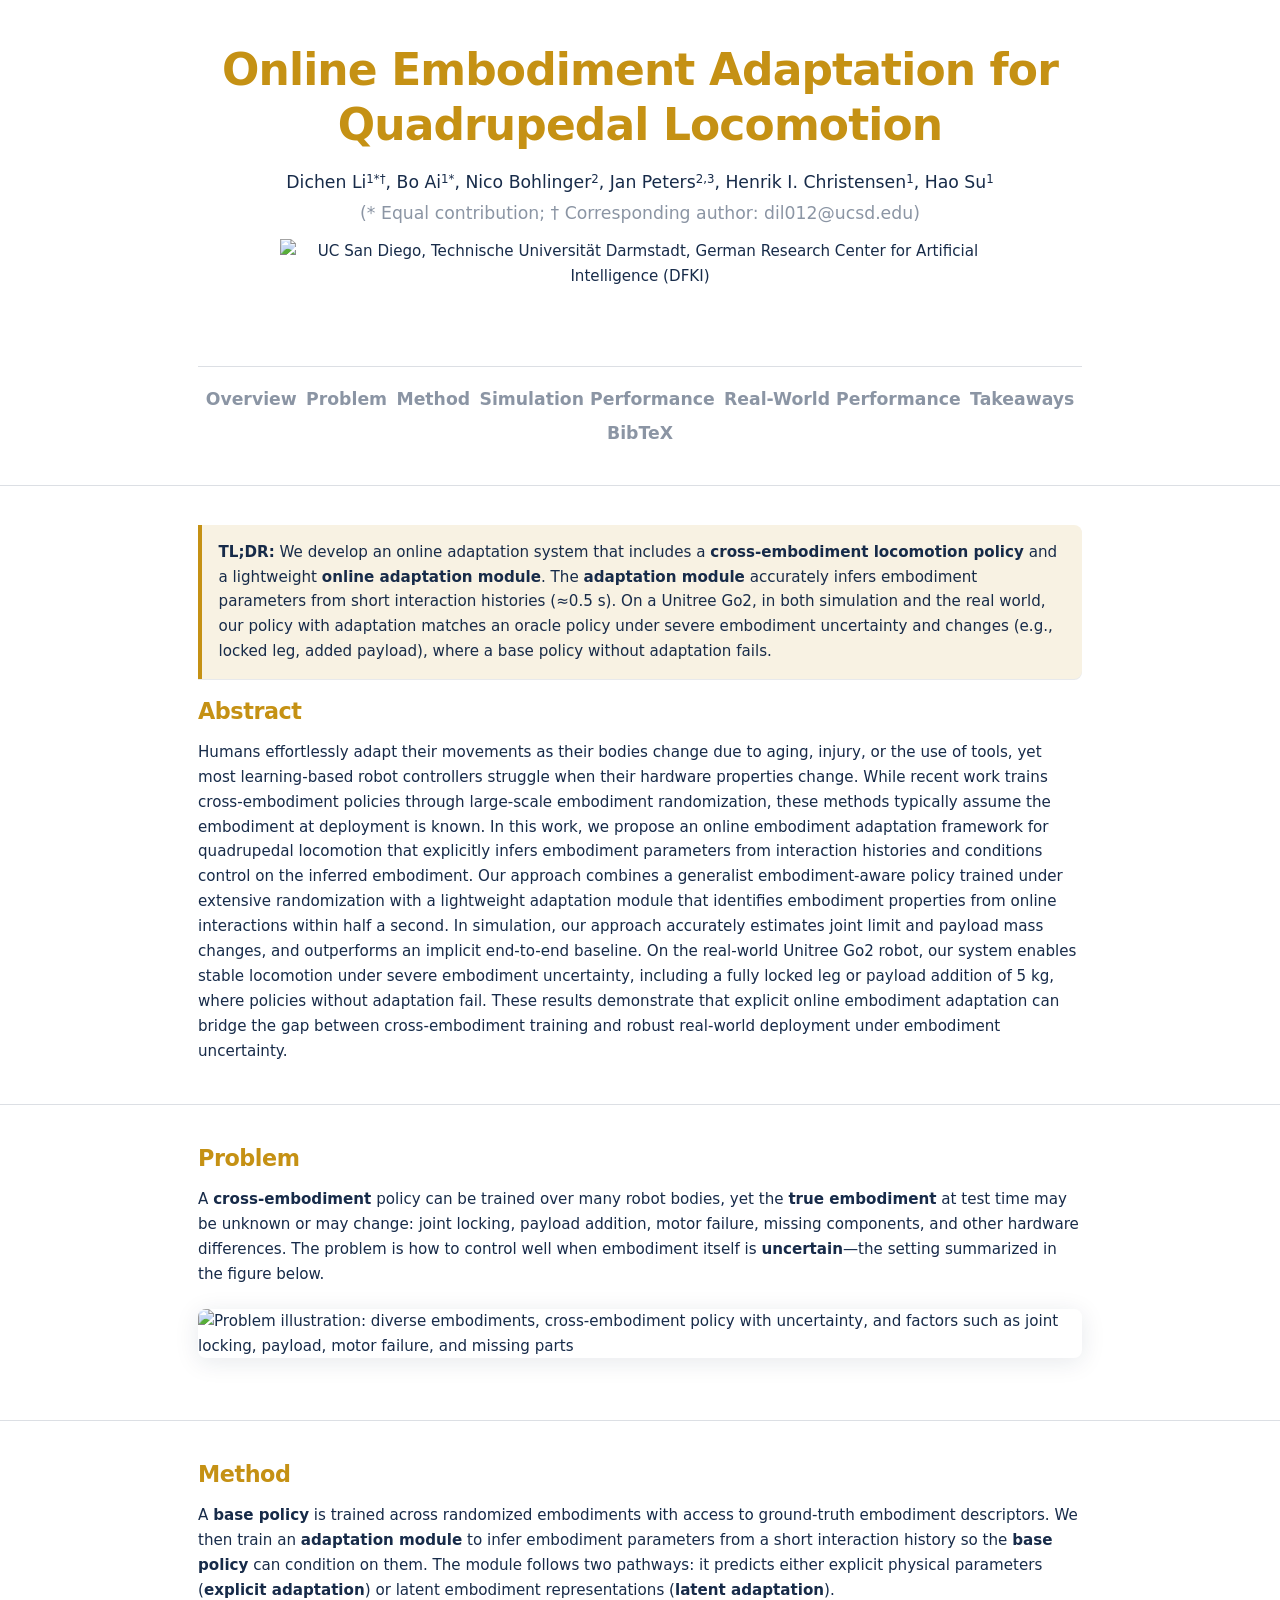
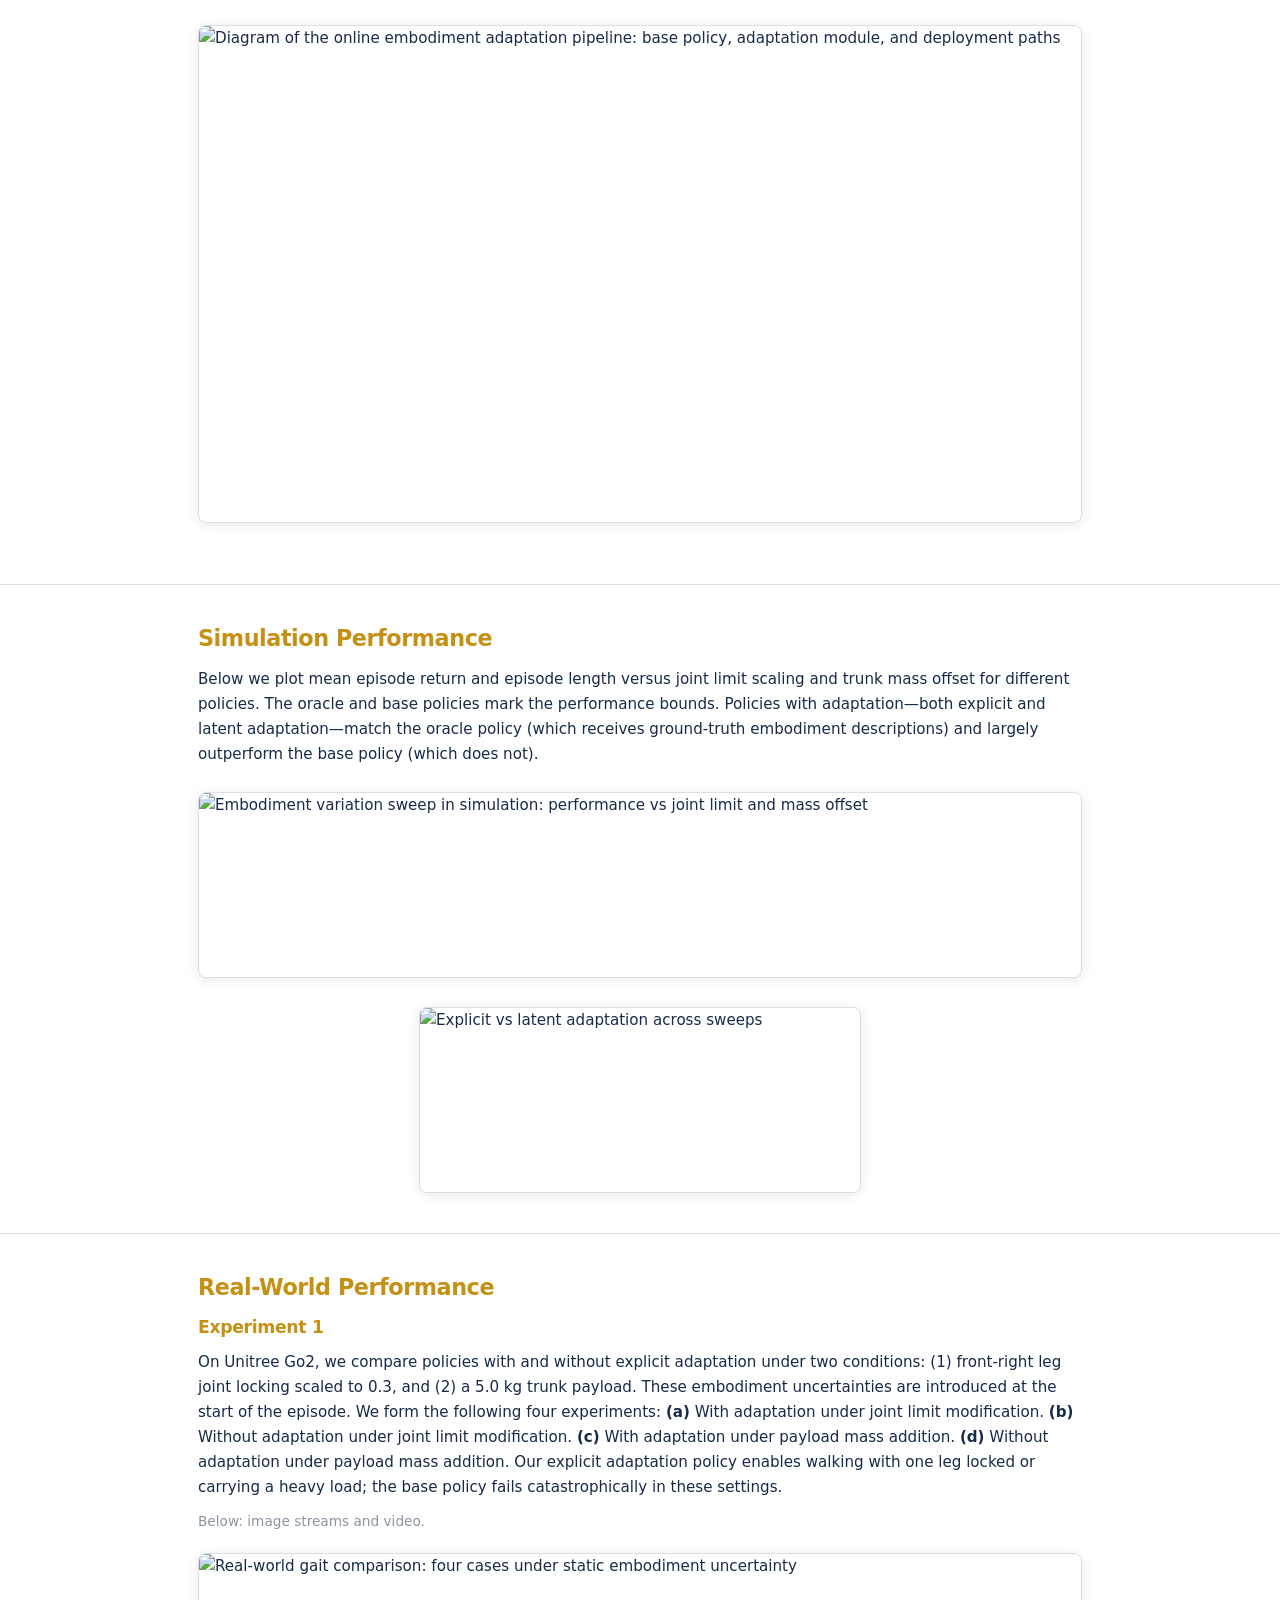
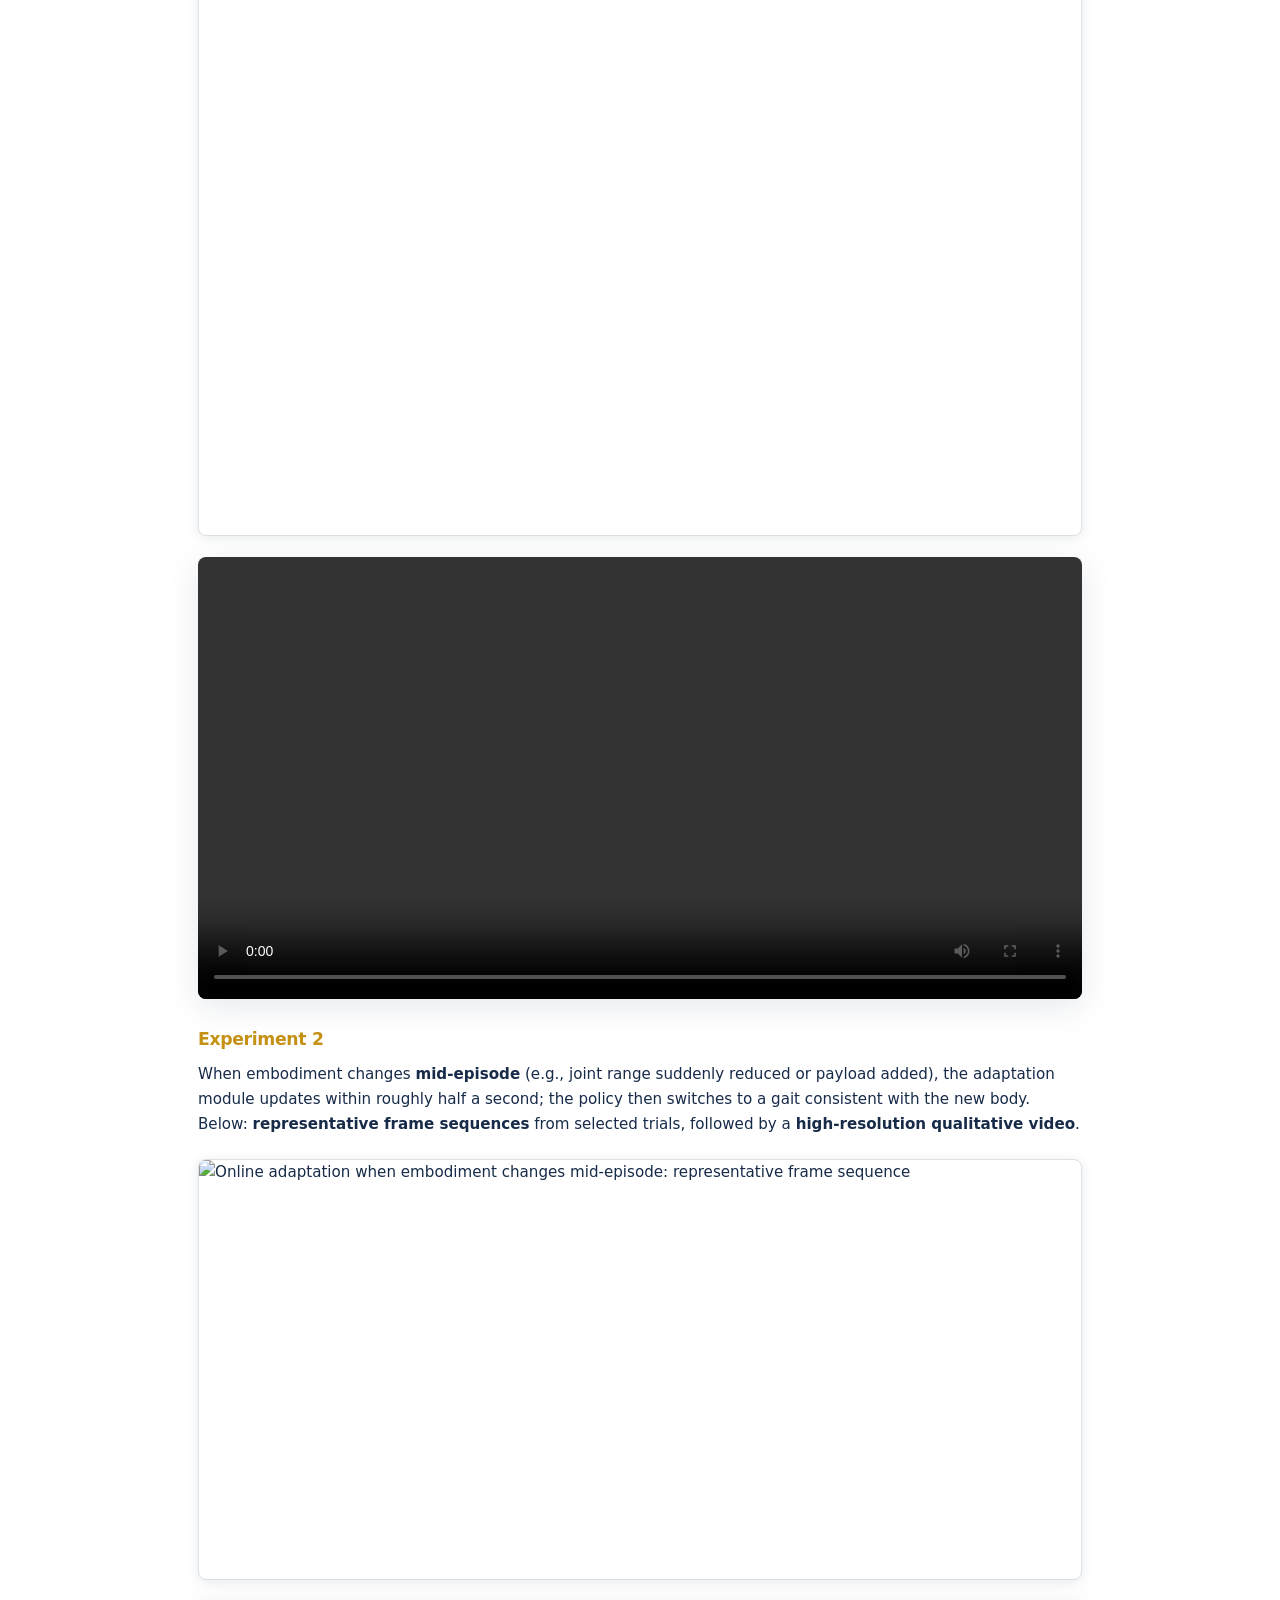
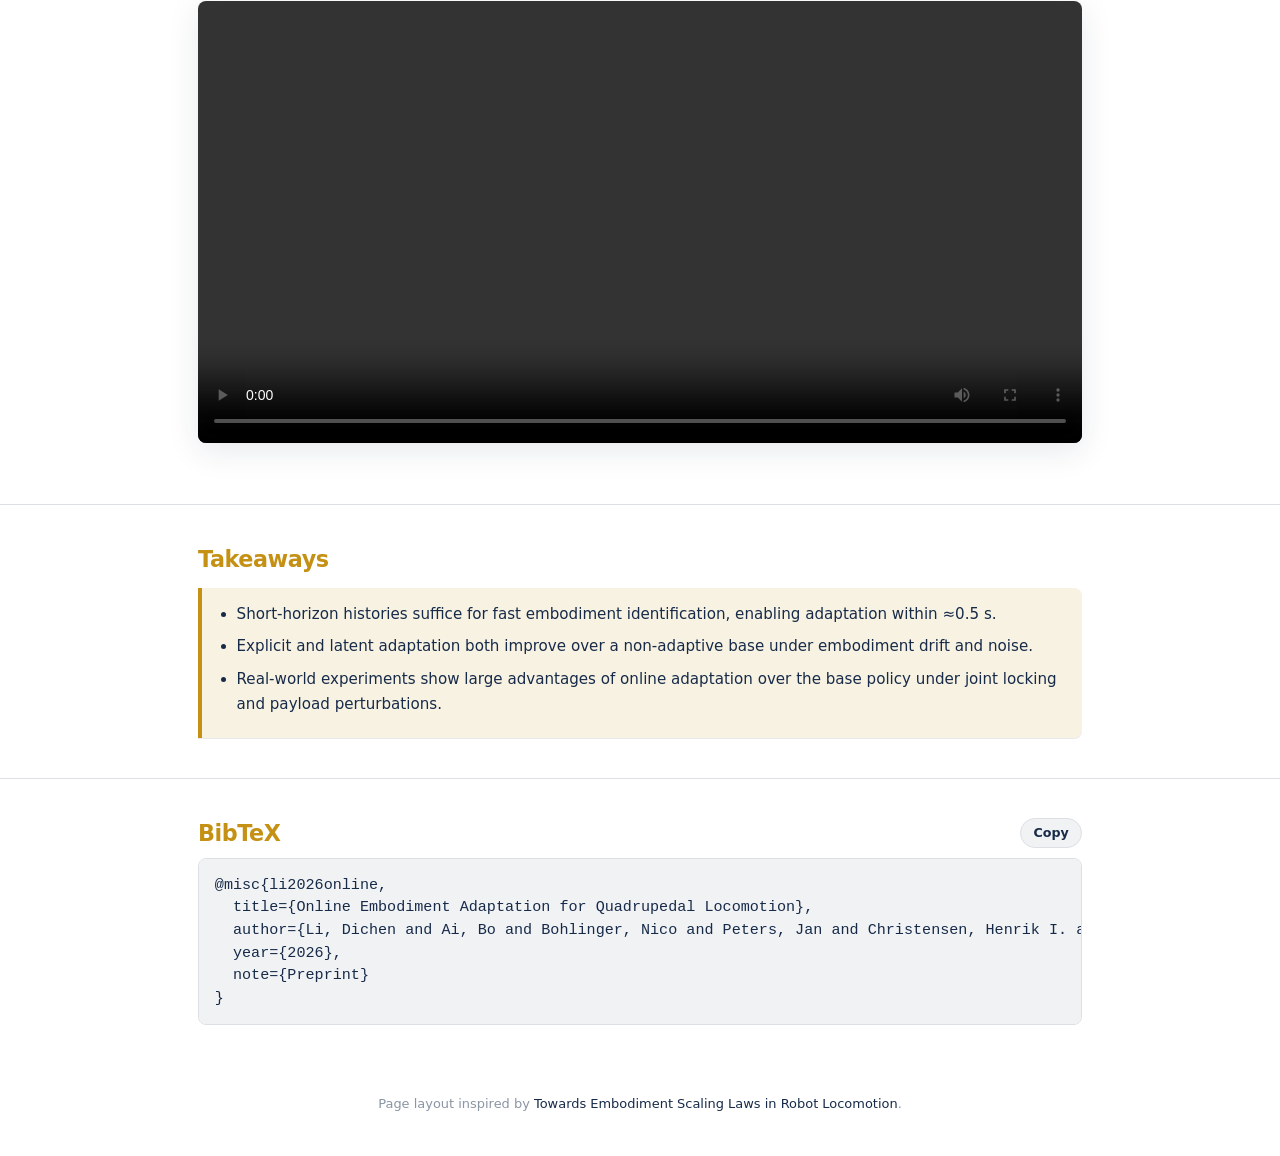
==== index.html @ 8a07e235 "update color" ====
<!DOCTYPE html>
<html lang="en">
  <head>
    <meta charset="utf-8" />
    <meta
      name="viewport"
      content="width=device-width, initial-scale=1, viewport-fit=cover"
    />
    <link rel="icon" href="figures/robot_icon.png" type="image/png" />
    <title>Online Embodiment Adaptation for Quadrupedal Locomotion</title>
    <meta
      name="description"
      content="Online adaptation with a cross-embodiment policy and adaptation module; matches an oracle on Unitree Go2 in sim and the real world."
    />
    <meta property="og:title" content="Online Embodiment Adaptation for Quadrupedal Locomotion" />
    <meta
      property="og:description"
      content="Online adaptation system: cross-embodiment policy and adaptation module. Fast inference (~0.5s), sim and real Unitree Go2."
    />
    <meta property="og:type" content="website" />
    <!-- When publishing, set og:url and og:image to absolute URLs, e.g. https://YOUR_USER.github.io/YOUR_REPO/ -->
    <meta property="twitter:card" content="summary_large_image" />
    <!-- Optional: Adobe Fonts (Graphik). If you use a kit, remove local @font-face in styles.css when the kit loads Graphik. -->
    <!-- <link rel="stylesheet" href="https://use.typekit.net/PROJECT_ID.css" /> -->
    <link rel="stylesheet" href="styles.css" />
  </head>
  <body>
    <div class="page-scale">
    <header class="hero">
      <div class="wrap">
        <h1>Online Embodiment Adaptation for<br />Quadrupedal Locomotion</h1>
        <p class="authors">
          <a href="https://dichen-li.github.io/" target="_blank" rel="noopener noreferrer">Dichen Li</a><sup>1*†</sup>,
          <a href="https://albertboai.com/" target="_blank" rel="noopener noreferrer">Bo Ai</a><sup>1*</sup>,
          <a href="https://www.ias.informatik.tu-darmstadt.de/Team/NicoBohlinger" target="_blank" rel="noopener noreferrer">Nico Bohlinger</a><sup>2</sup>,
          <a href="https://www.ias.informatik.tu-darmstadt.de/Member/JanPeters" target="_blank" rel="noopener noreferrer">Jan Peters</a><sup>2,3</sup>,
          <a href="https://hichristensen.com/" target="_blank" rel="noopener noreferrer">Henrik I. Christensen</a><sup>1</sup>,
          <a href="https://cseweb.ucsd.edu/~haosu/" target="_blank" rel="noopener noreferrer">Hao Su</a><sup>1</sup>
        </p>
        <p class="affil">(* Equal contribution; † Corresponding author: dil012@ucsd.edu)</p>
        <div class="institution-logos">
          <img
            src="figures/Institution.png"
            width="1920"
            height="272"
            alt="UC San Diego, Technische Universität Darmstadt, German Research Center for Artificial Intelligence (DFKI)"
            decoding="async"
          />
        </div>
        <nav class="section-nav" aria-label="Page sections">
          <a href="#overview">Overview</a>
          <a href="#motivation">Problem</a>
          <a href="#method">Method</a>
          <a href="#simulation">Simulation Performance</a>
          <a href="#real-world">Real-World Performance</a>
          <a href="#takeaways">Takeaways</a>
          <a href="#bibtex">BibTeX</a>
        </nav>
      </div>
    </header>

    <main>
      <section class="content" id="overview">
        <div class="wrap">
          <div class="callout">
            <strong>TL;DR:</strong> We develop an online adaptation system that includes a
            <strong>cross-embodiment locomotion policy</strong> and a lightweight <strong>online adaptation module</strong>.
            The <strong>adaptation module</strong> accurately infers embodiment parameters from short interaction histories
            (≈0.5&nbsp;s). On a Unitree Go2, in both simulation and the real world, our policy with adaptation matches an
            oracle policy under severe embodiment uncertainty and changes (e.g., locked leg, added payload), where a base
            policy without adaptation fails.
          </div>
          <h2>Abstract</h2>
          <p class="abstract">
            Humans effortlessly adapt their movements as their bodies change due to aging, injury, or the use of tools,
            yet most learning-based robot controllers struggle when their hardware properties change. While recent work
            trains cross-embodiment policies through large-scale embodiment randomization, these methods typically assume
            the embodiment at deployment is known. In this work, we propose an online embodiment adaptation framework
            for quadrupedal locomotion that explicitly infers embodiment parameters from interaction histories and
            conditions control on the inferred embodiment. Our approach combines a generalist embodiment-aware policy
            trained under extensive randomization with a lightweight adaptation module that identifies embodiment
            properties from online interactions within half a second. In simulation, our approach accurately estimates
            joint limit and payload mass changes, and outperforms an implicit end-to-end baseline. On the real-world
            Unitree Go2 robot, our system enables stable locomotion under severe embodiment uncertainty, including a fully
            locked leg or payload addition of 5&nbsp;kg, where policies without adaptation fail. These results demonstrate
            that explicit online embodiment adaptation can bridge the gap between cross-embodiment training and robust
            real-world deployment under embodiment uncertainty.
          </p>
        </div>
      </section>

      <section class="content" id="motivation">
        <div class="wrap">
          <h2>Problem</h2>
          <p class="lead">
            A <strong>cross-embodiment</strong> policy can be trained over many robot bodies, yet the
            <strong>true embodiment</strong> at test time may be unknown or may change: joint locking, payload addition,
            motor failure, missing components, and other hardware differences. The problem is how to control well when
            embodiment itself is <strong>uncertain</strong>—the setting summarized in the figure below.
          </p>
          <div class="figure-block problem-figure">
            <img
              class="img-hero"
              src="figures/background.jpg"
              width="1600"
              height="900"
              alt="Problem illustration: diverse embodiments, cross-embodiment policy with uncertainty, and factors such as joint locking, payload, motor failure, and missing parts"
              loading="lazy"
            />
          </div>
        </div>
      </section>

      <section class="content" id="method">
        <div class="wrap">
          <h2>Method</h2>
          <p class="lead">
            A <strong>base policy</strong> is trained across randomized embodiments with access to ground-truth
            embodiment descriptors. We then train an <strong>adaptation module</strong> to infer embodiment parameters
            from a short interaction history so the <strong>base policy</strong> can condition on them. The module follows
            two pathways: it predicts either explicit physical parameters (<strong>explicit adaptation</strong>) or latent
            embodiment representations (<strong>latent adaptation</strong>).
          </p>
          <div class="figure-block">
            <img
              class="img-figure"
              src="figures/pipeline_diagram.png"
              width="5867"
              height="3300"
              alt="Diagram of the online embodiment adaptation pipeline: base policy, adaptation module, and deployment paths"
              loading="lazy"
              decoding="async"
            />
          </div>
        </div>
      </section>

      <section class="content" id="simulation">
        <div class="wrap">
          <h2>Simulation Performance</h2>
          <p class="lead">
            Below we plot mean episode return and episode length versus joint limit scaling and trunk mass offset for
            different policies. The oracle and base policies mark the performance bounds. Policies with adaptation—both
            explicit and latent adaptation—match the oracle policy (which receives ground-truth embodiment descriptions)
            and largely outperform the base policy (which does not).
          </p>
          <div class="sweep-pair">
            <div class="figure-block">
              <img
                class="img-figure"
                src="figures/q2_embodiment_variation_sweep_simulation.png"
                width="3940"
                height="820"
                alt="Embodiment variation sweep in simulation: performance vs joint limit and mass offset"
                loading="lazy"
                decoding="async"
              />
            </div>
            <div class="figure-block">
              <div class="sweep-img--half">
                <img
                  class="img-figure"
                  src="figures/q2_explicit_implicit_relative.png"
                  width="1959"
                  height="820"
                  alt="Explicit vs latent adaptation across sweeps"
                  loading="lazy"
                  decoding="async"
                />
              </div>
            </div>
          </div>
        </div>
      </section>

      <section class="content" id="real-world">
        <div class="wrap">
          <h2>Real-World Performance</h2>
          <h3 class="section-subtitle" id="experiment-1">Experiment 1</h3>
          <p class="lead">
            On Unitree Go2, we compare policies with and without explicit adaptation under two conditions: (1)
            front-right leg joint locking scaled to 0.3, and (2) a 5.0&nbsp;kg trunk payload. These embodiment
            uncertainties are introduced at the start of the episode. We form the following four experiments:
            <strong>(a)</strong> With adaptation under joint limit modification. <strong>(b)</strong> Without adaptation
            under joint limit modification. <strong>(c)</strong> With adaptation under payload mass addition.
            <strong>(d)</strong> Without adaptation under payload mass addition. Our explicit adaptation policy enables
            walking with one leg locked or carrying a heavy load; the base policy fails catastrophically in these settings.
          </p>
          <p class="lead follow-text">Below: image streams and video.</p>
          <div class="figure-block">
            <img
              class="img-figure"
              src="figures/q3_realworld_4_cases_static_gait.png"
              width="1833"
              height="1207"
              alt="Real-world gait comparison: four cases under static embodiment uncertainty"
              loading="lazy"
              decoding="async"
            />
          </div>
          <div class="figure-block">
            <div class="video-wrap">
              <video controls playsinline preload="metadata">
                <source src="figures/static_comparison.mp4" type="video/mp4" />
                Your browser does not support the video tag.
              </video>
            </div>
          </div>

          <h3 class="section-subtitle" id="online-change">Experiment 2</h3>
          <p class="lead">
            When embodiment changes <strong>mid-episode</strong> (e.g., joint range suddenly reduced or payload added),
            the adaptation module updates within roughly half a second; the policy then switches to a gait consistent with
            the new body. Below: <strong>representative frame sequences</strong> from selected trials, followed by a
            <strong>high-resolution qualitative video</strong>.
          </p>
          <div class="figure-block">
            <img
              class="img-figure"
              src="figures/q3_realworld_combined_step_adaptation_final.png"
              width="5867"
              height="2787"
              alt="Online adaptation when embodiment changes mid-episode: representative frame sequence"
              loading="lazy"
              decoding="async"
            />
          </div>
          <div class="figure-block">
            <div class="video-wrap">
              <video controls playsinline preload="metadata">
                <source src="figures/robot_and_plot_v3.mp4" type="video/mp4" />
                Your browser does not support the video tag.
              </video>
            </div>
          </div>
        </div>
      </section>

      <section class="content" id="takeaways">
        <div class="wrap">
          <h2>Takeaways</h2>
          <div class="callout">
            <ul class="obs-list">
              <li>
                Short-horizon histories suffice for fast embodiment identification, enabling adaptation within ≈0.5&nbsp;s.
              </li>
              <li>Explicit and latent adaptation both improve over a non-adaptive base under embodiment drift and noise.</li>
              <li>
                Real-world experiments show large advantages of online adaptation over the base policy under joint locking
                and payload perturbations.
              </li>
            </ul>
          </div>
        </div>
      </section>

      <section class="content" id="bibtex">
        <div class="wrap">
          <div class="bib-header">
            <h2>BibTeX</h2>
            <button type="button" class="copy-bib" id="copy-bib" aria-label="Copy BibTeX to clipboard">
              Copy
            </button>
          </div>
          <pre class="bib" id="bibtex-content">@misc{li2026online,
  title={Online Embodiment Adaptation for Quadrupedal Locomotion},
  author={Li, Dichen and Ai, Bo and Bohlinger, Nico and Peters, Jan and Christensen, Henrik I. and Su, Hao},
  year={2026},
  note={Preprint}
}</pre>
        </div>
      </section>
    </main>

    <footer class="footer-note">
      <div class="wrap">
        Page layout inspired by
        <a href="https://embodiment-scaling-laws.github.io/">Towards Embodiment Scaling Laws in Robot Locomotion</a>.
      </div>
    </footer>
    <script>
      (function () {
        var btn = document.getElementById("copy-bib");
        var pre = document.getElementById("bibtex-content");
        if (!btn || !pre) return;
        btn.addEventListener("click", function () {
          var text = pre.textContent || "";
          if (navigator.clipboard && navigator.clipboard.writeText) {
            navigator.clipboard.writeText(text).then(
              function () {
                var t = btn.textContent;
                btn.textContent = "Copied";
                btn.disabled = true;
                setTimeout(function () {
                  btn.textContent = t;
                  btn.disabled = false;
                }, 1600);
              },
              function () {
                fallbackCopy(text);
              }
            );
          } else {
            fallbackCopy(text);
          }
        });
        function fallbackCopy(text) {
          var ta = document.createElement("textarea");
          ta.value = text;
          ta.setAttribute("readonly", "");
          ta.style.position = "fixed";
          ta.style.left = "-9999px";
          document.body.appendChild(ta);
          ta.select();
          try {
            document.execCommand("copy");
            btn.textContent = "Copied";
          } catch (e) {}
          document.body.removeChild(ta);
        }
      })();
    </script>
    </div>
  </body>
</html>
---- styles.css ----
/* Project page — layout inspired by academic landing pages (e.g. embodiment scaling laws) */

/*
  Graphik (Commercial Type): add licensed Graphik *.woff2 files under fonts/ using the filenames below,
  or use Adobe Fonts — uncomment the link in index.html and you can remove these @font-face rules if the kit loads Graphik.
*/
@font-face {
  font-family: "Graphik";
  src: url("fonts/Graphik-Regular.woff2") format("woff2");
  font-weight: 400;
  font-style: normal;
  font-display: swap;
}
@font-face {
  font-family: "Graphik";
  src: url("fonts/Graphik-Medium.woff2") format("woff2");
  font-weight: 500;
  font-style: normal;
  font-display: swap;
}
@font-face {
  font-family: "Graphik";
  src: url("fonts/Graphik-Semibold.woff2") format("woff2");
  font-weight: 600;
  font-style: normal;
  font-display: swap;
}
@font-face {
  font-family: "Graphik";
  src: url("fonts/Graphik-Bold.woff2") format("woff2");
  font-weight: 700;
  font-style: normal;
  font-display: swap;
}

:root {
  /* UCSD: gold + navy on white */
  --ucsd-yellow: #c59114;
  --ucsd-blue: #172b49;
  --bg: #ffffff;
  --surface: color-mix(in srgb, var(--ucsd-yellow) 12%, #ffffff 88%);
  --text: var(--ucsd-blue);
  --muted: color-mix(in srgb, var(--ucsd-blue) 50%, #ffffff 50%);
  --accent: var(--ucsd-blue);
  --border: color-mix(in srgb, var(--ucsd-blue) 15%, #ffffff 85%);
  --shadow: rgba(23, 43, 73, 0.1);
  --radius: 8px;
  --maxw: 920px;
  --font-body: "Graphik", system-ui, -apple-system, BlinkMacSystemFont, "Segoe UI", sans-serif;

  /* One scale for desktop & mobile (page zoom scales rem together) */
  --lh-prose: 1.65;
  --lh-tight: 1.35;
  --lh-snug: 1.5;
  --text-title: clamp(2.275rem, 5.2vw, 3.055rem);
  --text-h2: 1.55rem;
  --text-h3: 1.2rem;
  --text-body: 1.05rem;
  --text-secondary: 0.95rem;
  --text-small: 0.9rem;
  --text-ui: 0.88rem;
}

*,
*::before,
*::after {
  box-sizing: border-box;
}

html {
  font-size: 90%;
  scroll-behavior: smooth;
  -webkit-text-size-adjust: 100%;
  text-size-adjust: 100%;
}

@media (prefers-reduced-motion: reduce) {
  html {
    scroll-behavior: auto;
  }
}

body {
  margin: 0;
  font-family: var(--font-body);
  font-size: var(--text-body);
  line-height: var(--lh-prose);
  color: var(--text);
  background: var(--bg);
  -webkit-font-smoothing: antialiased;
  -moz-osx-font-smoothing: grayscale;
}

img,
video,
svg {
  max-width: 100%;
  height: auto;
}

a {
  color: var(--accent);
  text-decoration: none;
}

a:hover {
  text-decoration: underline;
}

::selection {
  background: var(--ucsd-blue);
  color: var(--ucsd-yellow);
}

::-moz-selection {
  background: var(--ucsd-blue);
  color: var(--ucsd-yellow);
}

/* Yellow headings: selection inverts to blue text on yellow */
.hero h1::selection,
section.content h2::selection,
h3.section-subtitle::selection {
  background: var(--ucsd-yellow);
  color: var(--ucsd-blue);
}

.hero h1::-moz-selection,
section.content h2::-moz-selection,
h3.section-subtitle::-moz-selection {
  background: var(--ucsd-yellow);
  color: var(--ucsd-blue);
}

.wrap {
  max-width: var(--maxw);
  margin: 0 auto;
  padding: 0 1.25rem;
  padding-left: max(1.25rem, env(safe-area-inset-left));
  padding-right: max(1.25rem, env(safe-area-inset-right));
}

/* Hero */
.hero {
  padding: 3rem 0 2.5rem;
  text-align: center;
  background: var(--bg);
  border-bottom: 1px solid var(--border);
}

.hero h1 {
  font-family: var(--font-body);
  font-weight: 600;
  font-size: var(--text-title);
  line-height: 1.25;
  margin: 0 0 1rem;
  letter-spacing: -0.02em;
  color: var(--ucsd-yellow);
}

.authors {
  font-size: var(--text-h3);
  line-height: var(--lh-prose);
  margin: 0 0 0.35rem;
}

/* Avoid UA/default superscript sizing that looks wrong under page zoom on phones */
.authors sup {
  font-size: 0.68em;
  font-weight: inherit;
  line-height: 0;
  vertical-align: baseline;
  position: relative;
  top: -0.42em;
}

.hero .affil {
  margin-top: 0;
  margin-bottom: 0.85rem;
}

.institution-logos {
  margin: 0 auto 1.15rem;
  max-width: min(100%, 720px);
}

.institution-logos img {
  display: block;
  width: 100%;
  height: auto;
  vertical-align: middle;
}

.affil {
  font-size: var(--text-h3);
  line-height: var(--lh-snug);
  color: var(--muted);
  margin: 0 0 1rem;
}

/* In-page nav */
.section-nav {
  display: flex;
  flex-wrap: wrap;
  gap: 0.35rem 0.65rem;
  justify-content: center;
  margin-top: 1.75rem;
  padding-top: 1.25rem;
  border-top: 1px solid var(--border);
  font-size: var(--text-h3);
  line-height: var(--lh-tight);
}

.section-nav a {
  color: var(--muted);
  font-weight: 600;
  text-decoration: none;
  padding: 0.2rem 0;
}

.section-nav a:hover {
  color: var(--accent);
  text-decoration: underline;
}

/* Sections */
section.content {
  padding: 2.75rem 0;
  border-bottom: 1px solid var(--border);
}

section.content:last-of-type {
  border-bottom: none;
}

section.content h2 {
  font-family: var(--font-body);
  font-size: var(--text-h2);
  font-weight: 600;
  line-height: 1.28;
  margin: 0 0 1rem;
  letter-spacing: -0.02em;
  color: var(--ucsd-yellow);
}

.section-subtitle {
  font-family: var(--font-body);
  font-size: var(--text-h3);
  font-weight: 600;
  line-height: 1.35;
  margin: 2rem 0 0.75rem;
  letter-spacing: -0.02em;
  color: var(--ucsd-yellow);
}

#real-world .section-subtitle:first-of-type {
  margin-top: 0.5rem;
}

.lead.follow-text {
  margin-top: -0.25rem;
  margin-bottom: 1rem;
  font-size: var(--text-secondary);
  line-height: var(--lh-snug);
  color: var(--muted);
}

.tagline {
  font-family: var(--font-body);
  font-size: var(--text-h3);
  line-height: 1.35;
  font-style: italic;
  color: var(--muted);
  margin: 0 0 0.75rem;
}

/* TL;DR, Takeaways, and similar highlights — warm surface + gold bar */
.callout {
  margin: 0 0 1.25rem;
  padding: 1rem 1.15rem;
  font-size: var(--text-body);
  line-height: var(--lh-prose);
  background: var(--surface);
  border-left: 4px solid var(--ucsd-yellow);
  border-radius: 0 var(--radius) var(--radius) 0;
  box-shadow: 0 1px 0 var(--shadow);
}

#takeaways .callout {
  margin-bottom: 0;
}

#takeaways .callout .obs-list {
  margin: 0;
}

.abstract {
  margin: 0;
  text-align: start;
  hyphens: auto;
  line-height: var(--lh-prose);
}

.lead {
  font-size: var(--text-body);
  line-height: var(--lh-prose);
  margin: 0 0 1rem;
}

.muted {
  color: var(--muted);
  font-size: var(--text-small);
  line-height: var(--lh-snug);
}

.problem-figure {
  margin-top: 1.5rem;
}

/* Two simulation figures: same structure as pipeline (figure-block), stacked */
.sweep-pair {
  display: flex;
  flex-direction: column;
  gap: 2rem;
  margin-top: 1.75rem;
}

.sweep-pair .figure-block {
  margin: 0;
}

.figure-expl {
  font-size: var(--text-secondary);
  color: var(--muted);
  line-height: var(--lh-snug);
  margin: 0 0 1rem;
}

.figure-panels {
  margin-top: 1rem;
}

.figure-panels .figure-expl {
  margin-bottom: 0.65rem;
}

.panel-list {
  margin: 0;
  padding-left: 1.2rem;
  font-size: var(--text-secondary);
  color: var(--muted);
  line-height: var(--lh-snug);
}

.panel-list li {
  margin-bottom: 0.35rem;
}

.panel-list strong {
  color: var(--text);
}

/* Second sweep: fewer panels → 0.5× width, centered (same img styling as pipeline) */
.sweep-img--half {
  width: 50%;
  max-width: 50%;
  margin: 0 auto;
}

.sweep-img--half .img-figure {
  width: 100%;
}

/* ——— Narrow window: same layout as desktop, uniformly scaled to fit viewport width ——— */
.page-scale {
  margin: 0 auto;
}

@media (max-width: 920px) {
  html {
    overflow-x: hidden;
  }

  .page-scale {
    width: var(--maxw);
    max-width: var(--maxw);
    margin: 0 auto;
    /* Uniform scale: design width (--maxw) maps to full viewport width */
    zoom: calc(100vw / var(--maxw));
  }

  .hero {
    padding-top: max(2.5rem, env(safe-area-inset-top));
  }

  .footer-note {
    padding-bottom: max(3rem, env(safe-area-inset-bottom));
  }
}

/* Media */
.figure-block {
  margin: 1.5rem 0;
}

.figure-block:first-child {
  margin-top: 0;
}

.video-wrap {
  position: relative;
  width: 100%;
  border-radius: var(--radius);
  overflow: hidden;
  background: var(--bg);
  box-shadow: 0 8px 32px var(--shadow);
}

.video-wrap video {
  display: block;
  width: 100%;
  height: auto;
  vertical-align: middle;
}

.caption {
  font-size: var(--text-small);
  line-height: var(--lh-snug);
  color: var(--muted);
  margin: 0.5rem 0 0;
}

/* Rasterized figure exports (from PDF) */
.img-figure {
  display: block;
  width: 100%;
  height: auto;
  max-width: 100%;
  border: 1px solid var(--border);
  border-radius: var(--radius);
  background: var(--bg);
  vertical-align: middle;
}

.figure-block .img-figure {
  box-shadow: 0 2px 12px var(--shadow);
}

.img-hero {
  width: 100%;
  height: auto;
  border-radius: var(--radius);
  box-shadow: 0 4px 24px var(--shadow);
}

/* Key observations */
.obs-list {
  margin: 0;
  padding-left: 1.25rem;
  font-size: var(--text-body);
  line-height: var(--lh-prose);
}

.obs-list li {
  margin-bottom: 0.5rem;
}

/* BibTeX */
.bib-header {
  display: flex;
  flex-wrap: wrap;
  align-items: center;
  justify-content: space-between;
  gap: 0.75rem;
  margin-bottom: 0.75rem;
}

section.content .bib-header h2 {
  margin: 0;
}

.copy-bib {
  font-family: var(--font-body);
  font-size: var(--text-ui);
  line-height: 1.25;
  font-weight: 600;
  padding: 0.4rem 0.85rem;
  border: 1px solid var(--border);
  border-radius: 999px;
  background: color-mix(in srgb, var(--ucsd-blue) 6%, #ffffff 94%);
  color: var(--text);
  cursor: pointer;
  transition: border-color 0.15s, box-shadow 0.15s;
}

.copy-bib:hover:not(:disabled) {
  border-color: color-mix(in srgb, var(--ucsd-blue) 30%, #ffffff 70%);
  box-shadow: 0 1px 4px var(--shadow);
}

.copy-bib:disabled {
  opacity: 0.85;
  cursor: default;
}

pre.bib {
  font-family: ui-monospace, "SF Mono", Menlo, monospace;
  font-size: var(--text-body);
  line-height: 1.5;
  padding: 1rem 1.1rem;
  background: color-mix(in srgb, var(--ucsd-blue) 6%, #ffffff 94%);
  color: var(--text);
  border: 1px solid var(--border);
  border-radius: var(--radius);
  overflow-x: auto;
  -webkit-overflow-scrolling: touch;
  margin: 0;
}

.footer-note {
  font-size: var(--text-small);
  line-height: var(--lh-snug);
  color: var(--muted);
  text-align: center;
  padding: 2rem 1rem 3rem;
}
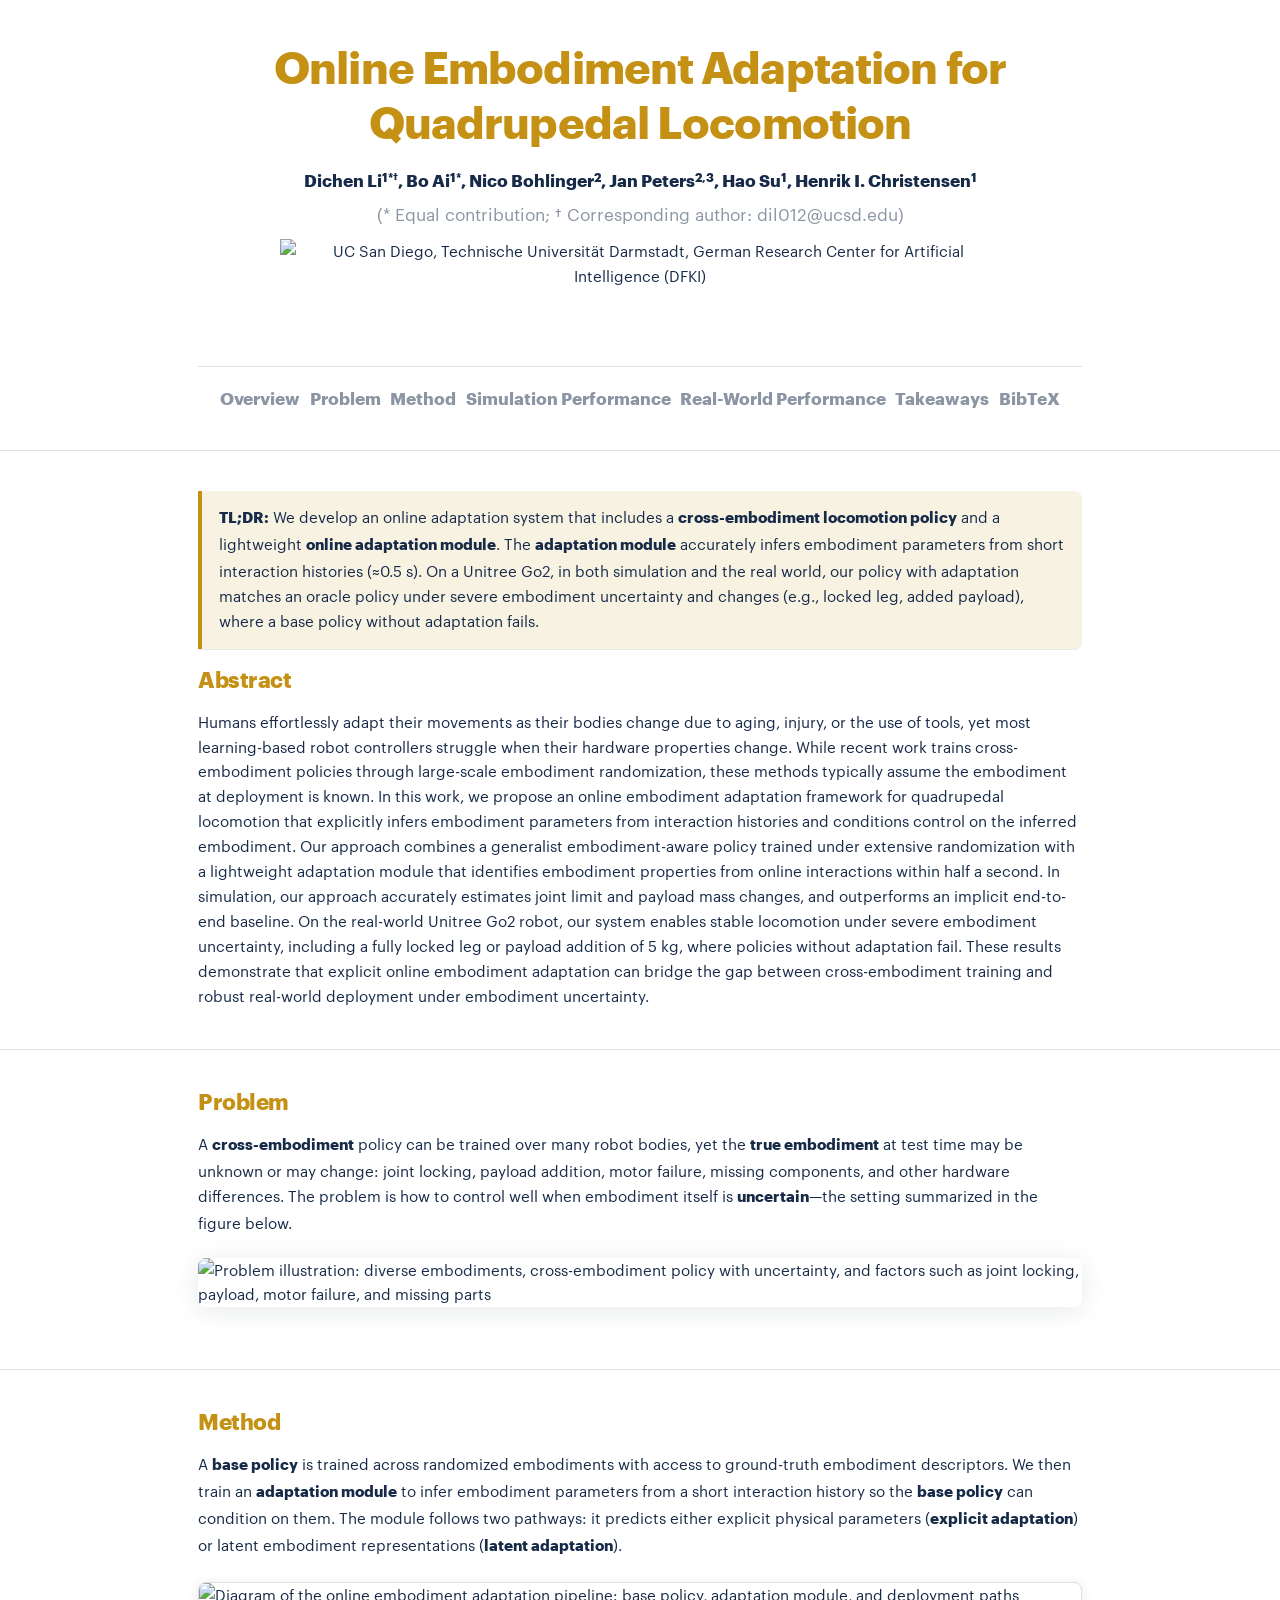
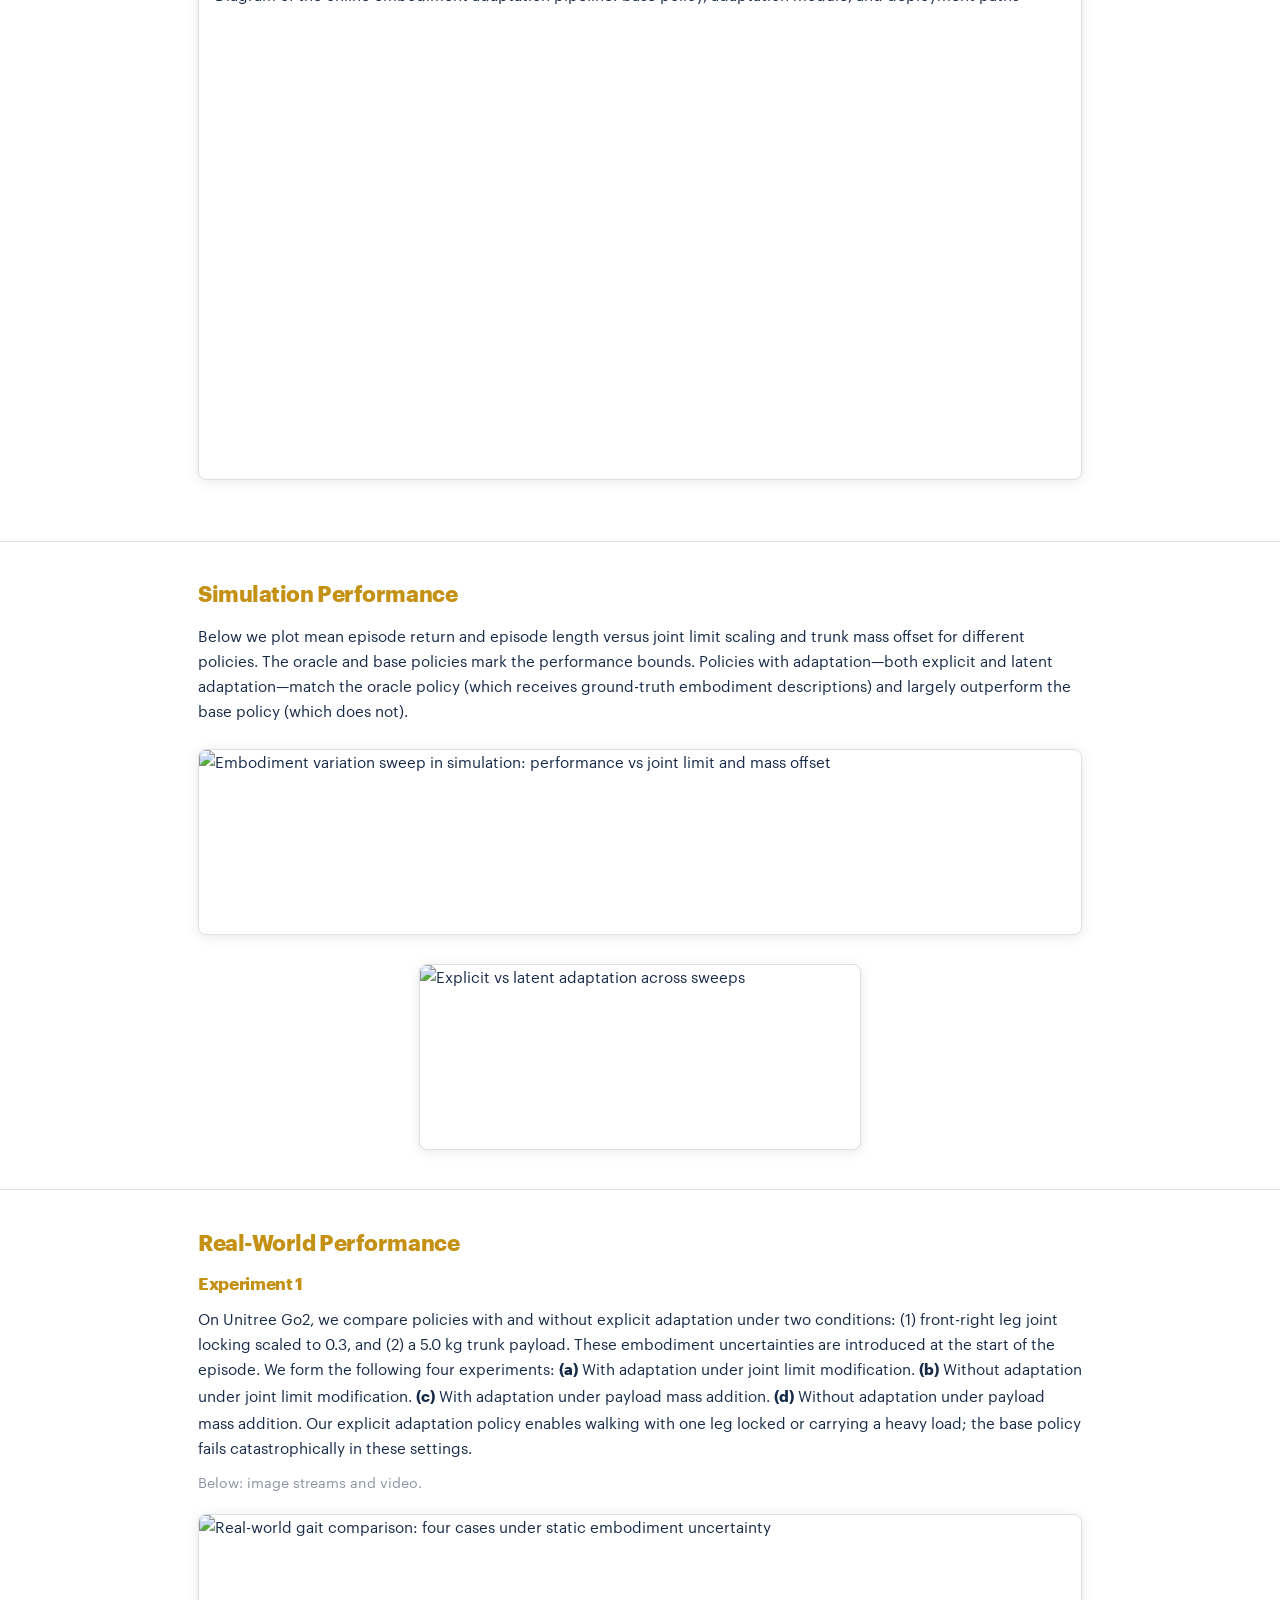
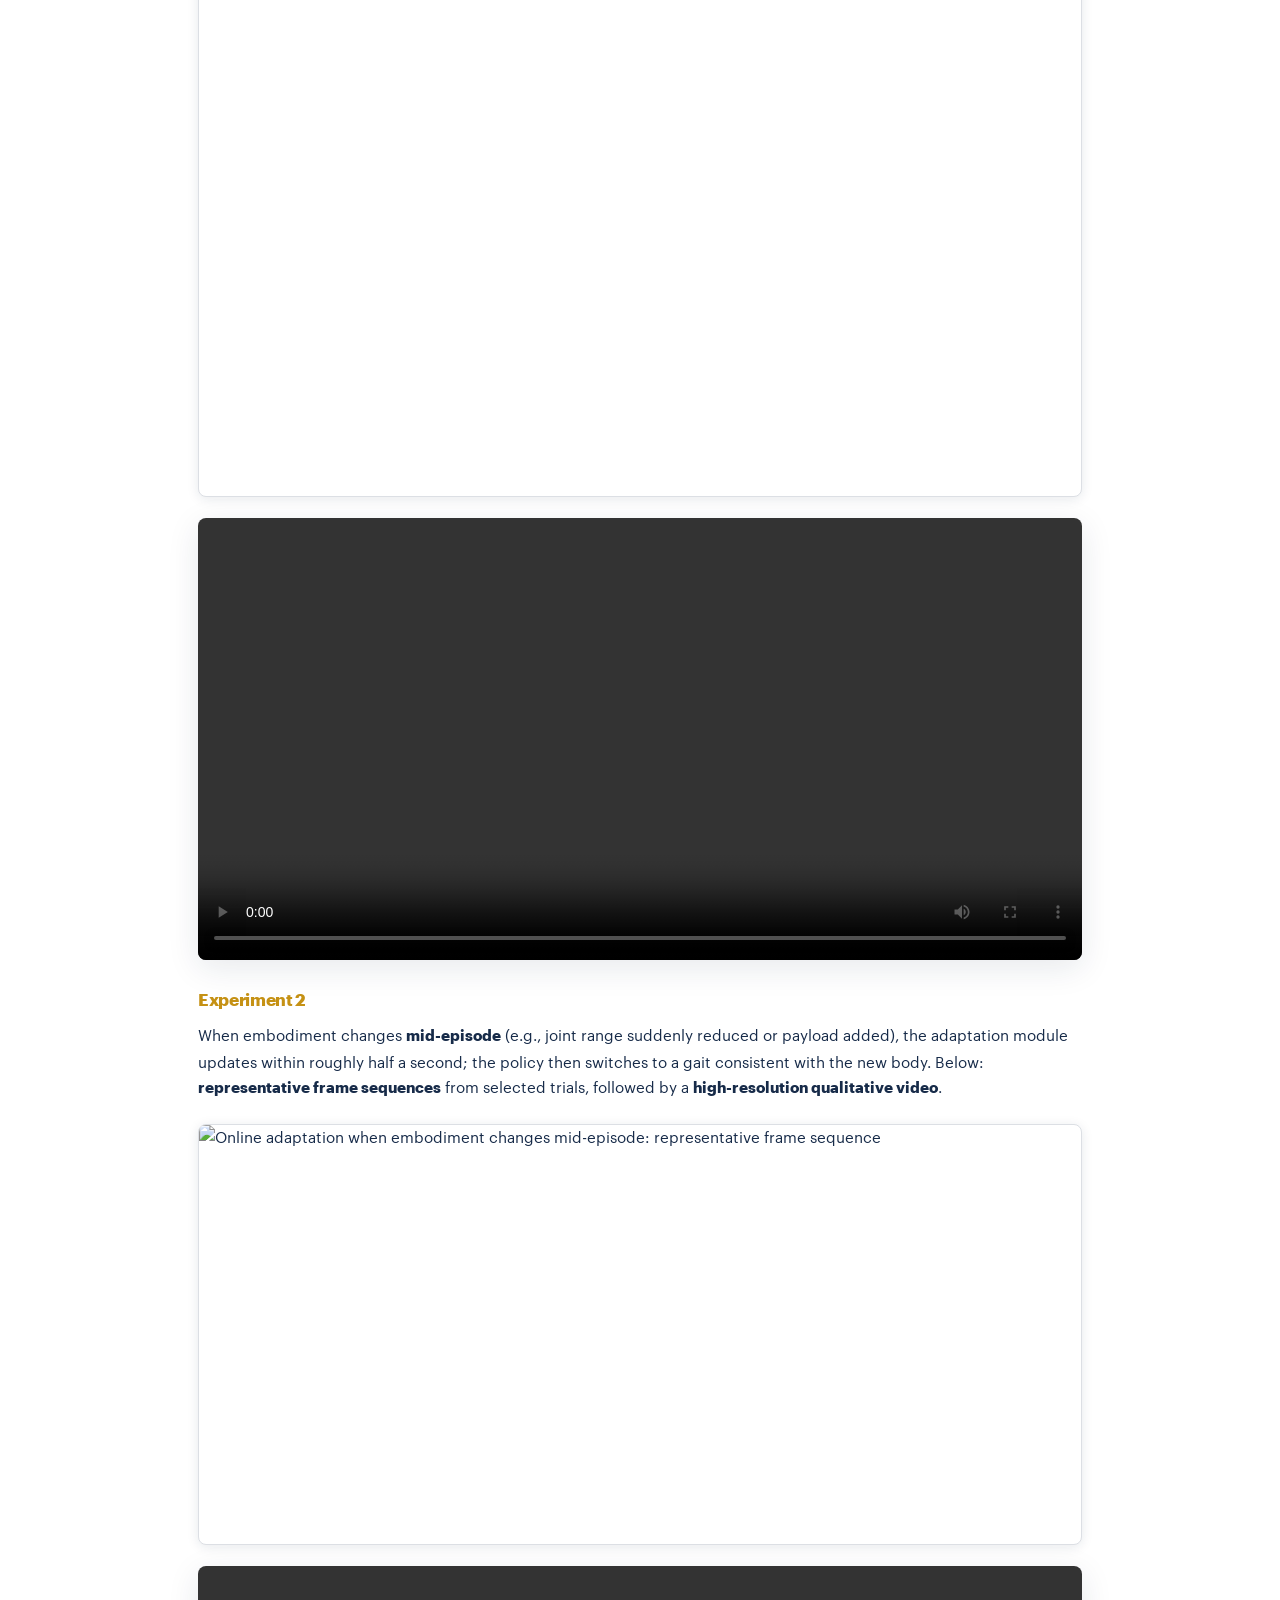
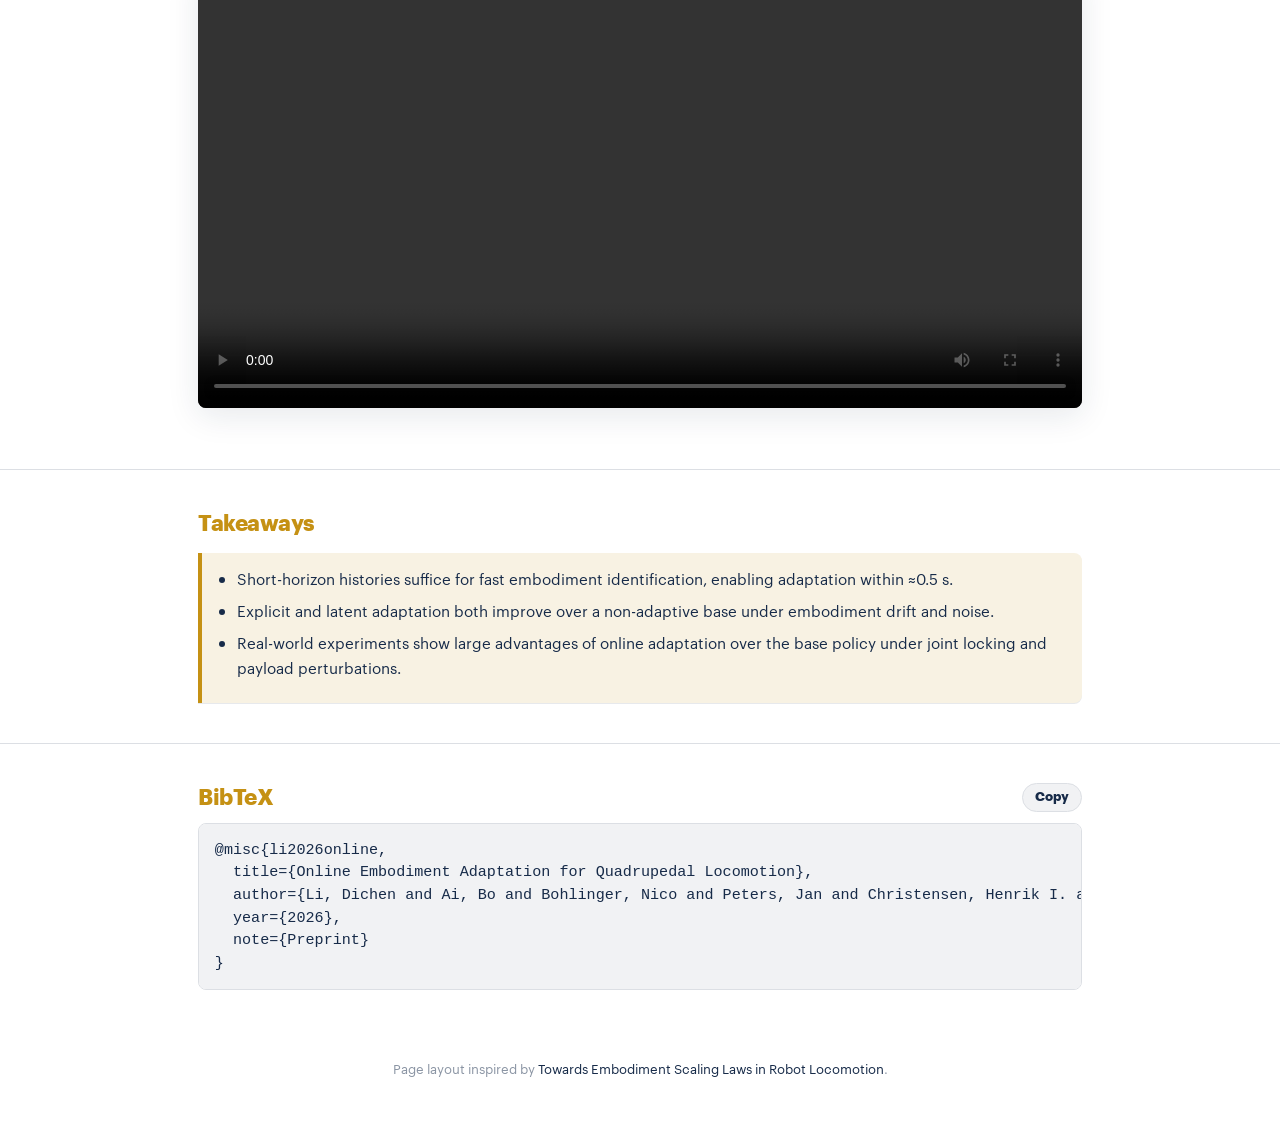
==== commit a62b0824: "update authorship" ====
--- a/index.html
+++ b/index.html
@@ -34,8 +34,9 @@
           <a href="https://albertboai.com/" target="_blank" rel="noopener noreferrer">Bo Ai</a><sup>1*</sup>,
           <a href="https://www.ias.informatik.tu-darmstadt.de/Team/NicoBohlinger" target="_blank" rel="noopener noreferrer">Nico Bohlinger</a><sup>2</sup>,
           <a href="https://www.ias.informatik.tu-darmstadt.de/Member/JanPeters" target="_blank" rel="noopener noreferrer">Jan Peters</a><sup>2,3</sup>,
-          <a href="https://hichristensen.com/" target="_blank" rel="noopener noreferrer">Henrik I. Christensen</a><sup>1</sup>,
-          <a href="https://cseweb.ucsd.edu/~haosu/" target="_blank" rel="noopener noreferrer">Hao Su</a><sup>1</sup>
+          <a href="https://cseweb.ucsd.edu/~haosu/" target="_blank" rel="noopener noreferrer">Hao Su</a><sup>1</sup>,
+          <a href="https://hichristensen.com/" target="_blank" rel="noopener noreferrer">Henrik I. Christensen</a><sup>1</sup>
+
         </p>
         <p class="affil">(* Equal contribution; † Corresponding author: dil012@ucsd.edu)</p>
         <div class="institution-logos">
--- a/styles.css
+++ b/styles.css
@@ -1,33 +1,19 @@
 /* Project page — layout inspired by academic landing pages (e.g. embodiment scaling laws) */
 
 /*
-  Graphik (Commercial Type): add licensed Graphik *.woff2 files under fonts/ using the filenames below,
-  or use Adobe Fonts — uncomment the link in index.html and you can remove these @font-face rules if the kit loads Graphik.
+  Graphik (Commercial Type): self-hosted *-Web.woff2 under fonts/. Regular + Bold wired; 500/600
+  fall back to the nearest defined weight (browser may synthesize between 400 and 700).
 */
 @font-face {
   font-family: "Graphik";
-  src: url("fonts/Graphik-Regular.woff2") format("woff2");
+  src: url("fonts/Graphik-Regular-Web.woff2") format("woff2");
   font-weight: 400;
   font-style: normal;
   font-display: swap;
 }
 @font-face {
   font-family: "Graphik";
-  src: url("fonts/Graphik-Medium.woff2") format("woff2");
-  font-weight: 500;
-  font-style: normal;
-  font-display: swap;
-}
-@font-face {
-  font-family: "Graphik";
-  src: url("fonts/Graphik-Semibold.woff2") format("woff2");
-  font-weight: 600;
-  font-style: normal;
-  font-display: swap;
-}
-@font-face {
-  font-family: "Graphik";
-  src: url("fonts/Graphik-Bold.woff2") format("woff2");
+  src: url("fonts/Graphik-Bold-Web.woff2") format("woff2");
   font-weight: 700;
   font-style: normal;
   font-display: swap;
@@ -150,7 +136,7 @@
 
 .hero h1 {
   font-family: var(--font-body);
-  font-weight: 600;
+  font-weight: 700;
   font-size: var(--text-title);
   line-height: 1.25;
   margin: 0 0 1rem;
@@ -160,6 +146,7 @@
 
 .authors {
   font-size: var(--text-h3);
+  font-weight: 700;
   line-height: var(--lh-prose);
   margin: 0 0 0.35rem;
 }
@@ -236,7 +223,7 @@
 section.content h2 {
   font-family: var(--font-body);
   font-size: var(--text-h2);
-  font-weight: 600;
+  font-weight: 700;
   line-height: 1.28;
   margin: 0 0 1rem;
   letter-spacing: -0.02em;
@@ -246,7 +233,7 @@
 .section-subtitle {
   font-family: var(--font-body);
   font-size: var(--text-h3);
-  font-weight: 600;
+  font-weight: 700;
   line-height: 1.35;
   margin: 2rem 0 0.75rem;
   letter-spacing: -0.02em;
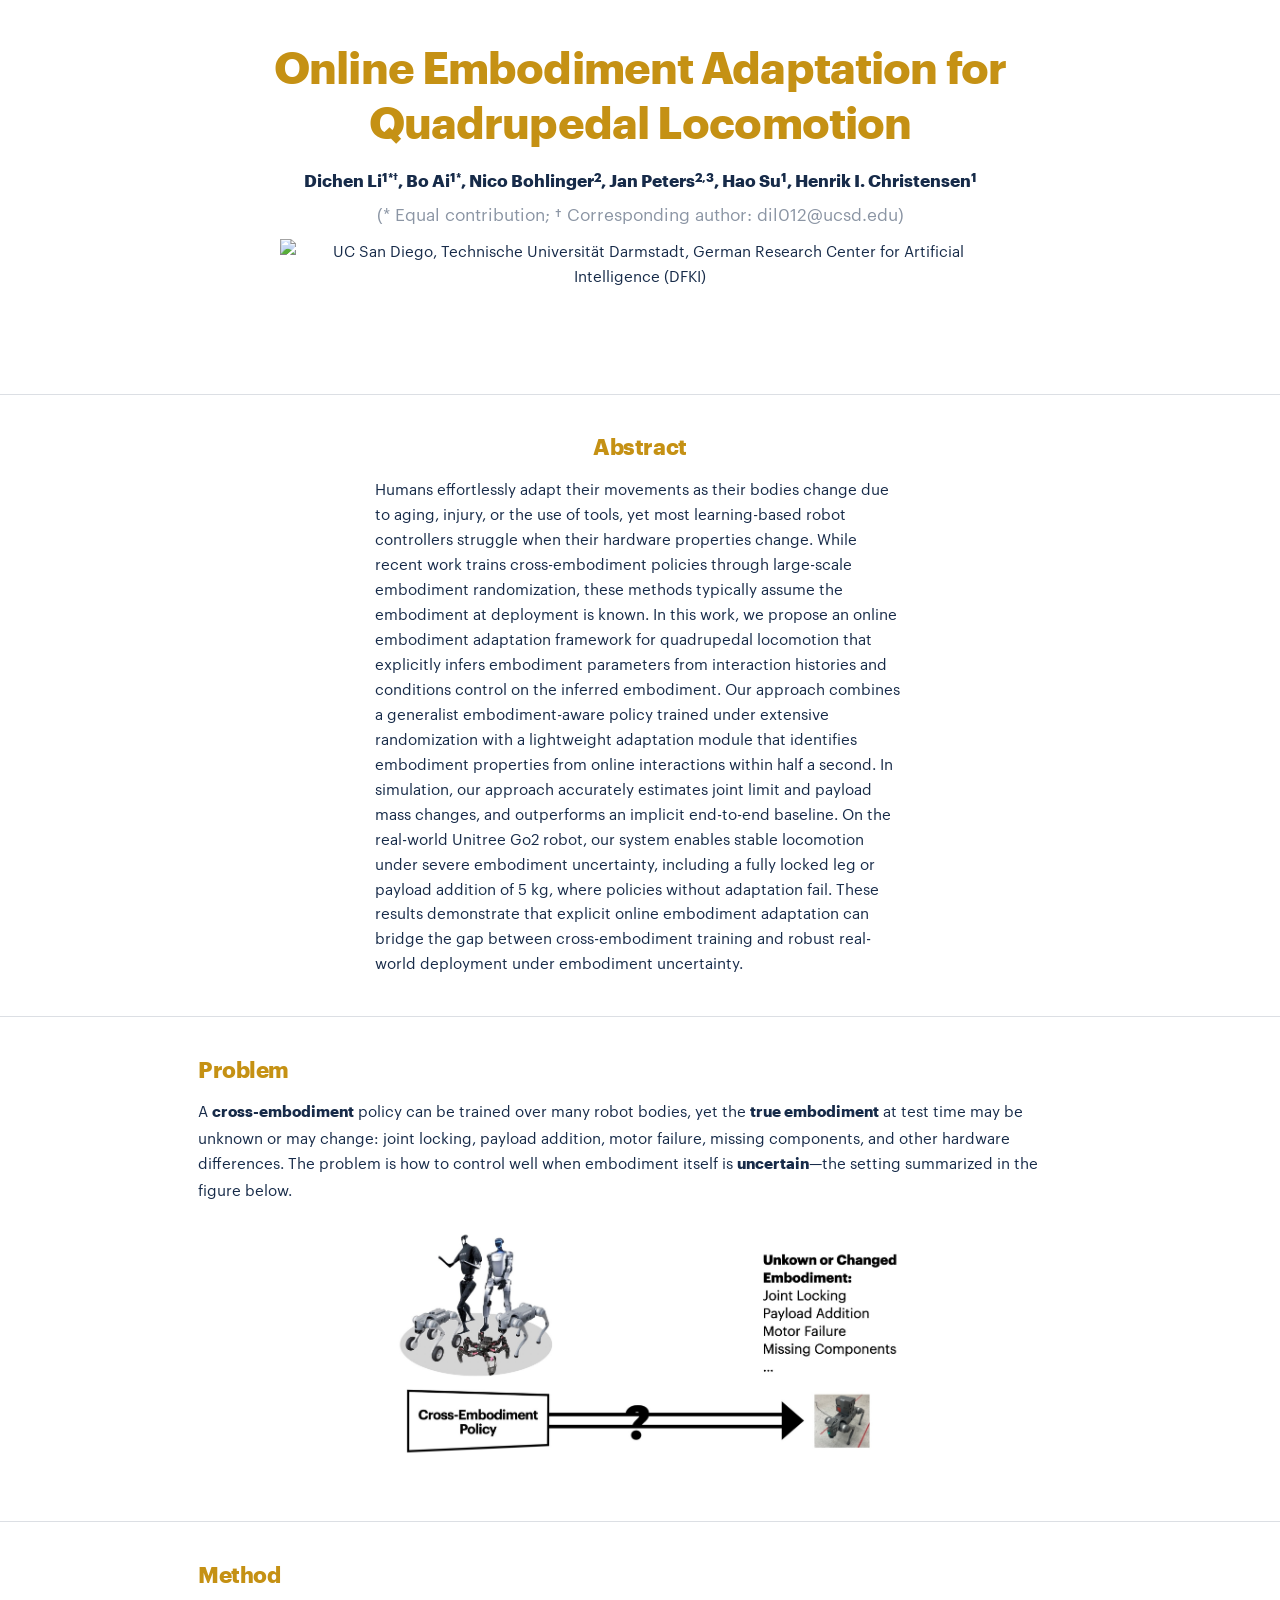
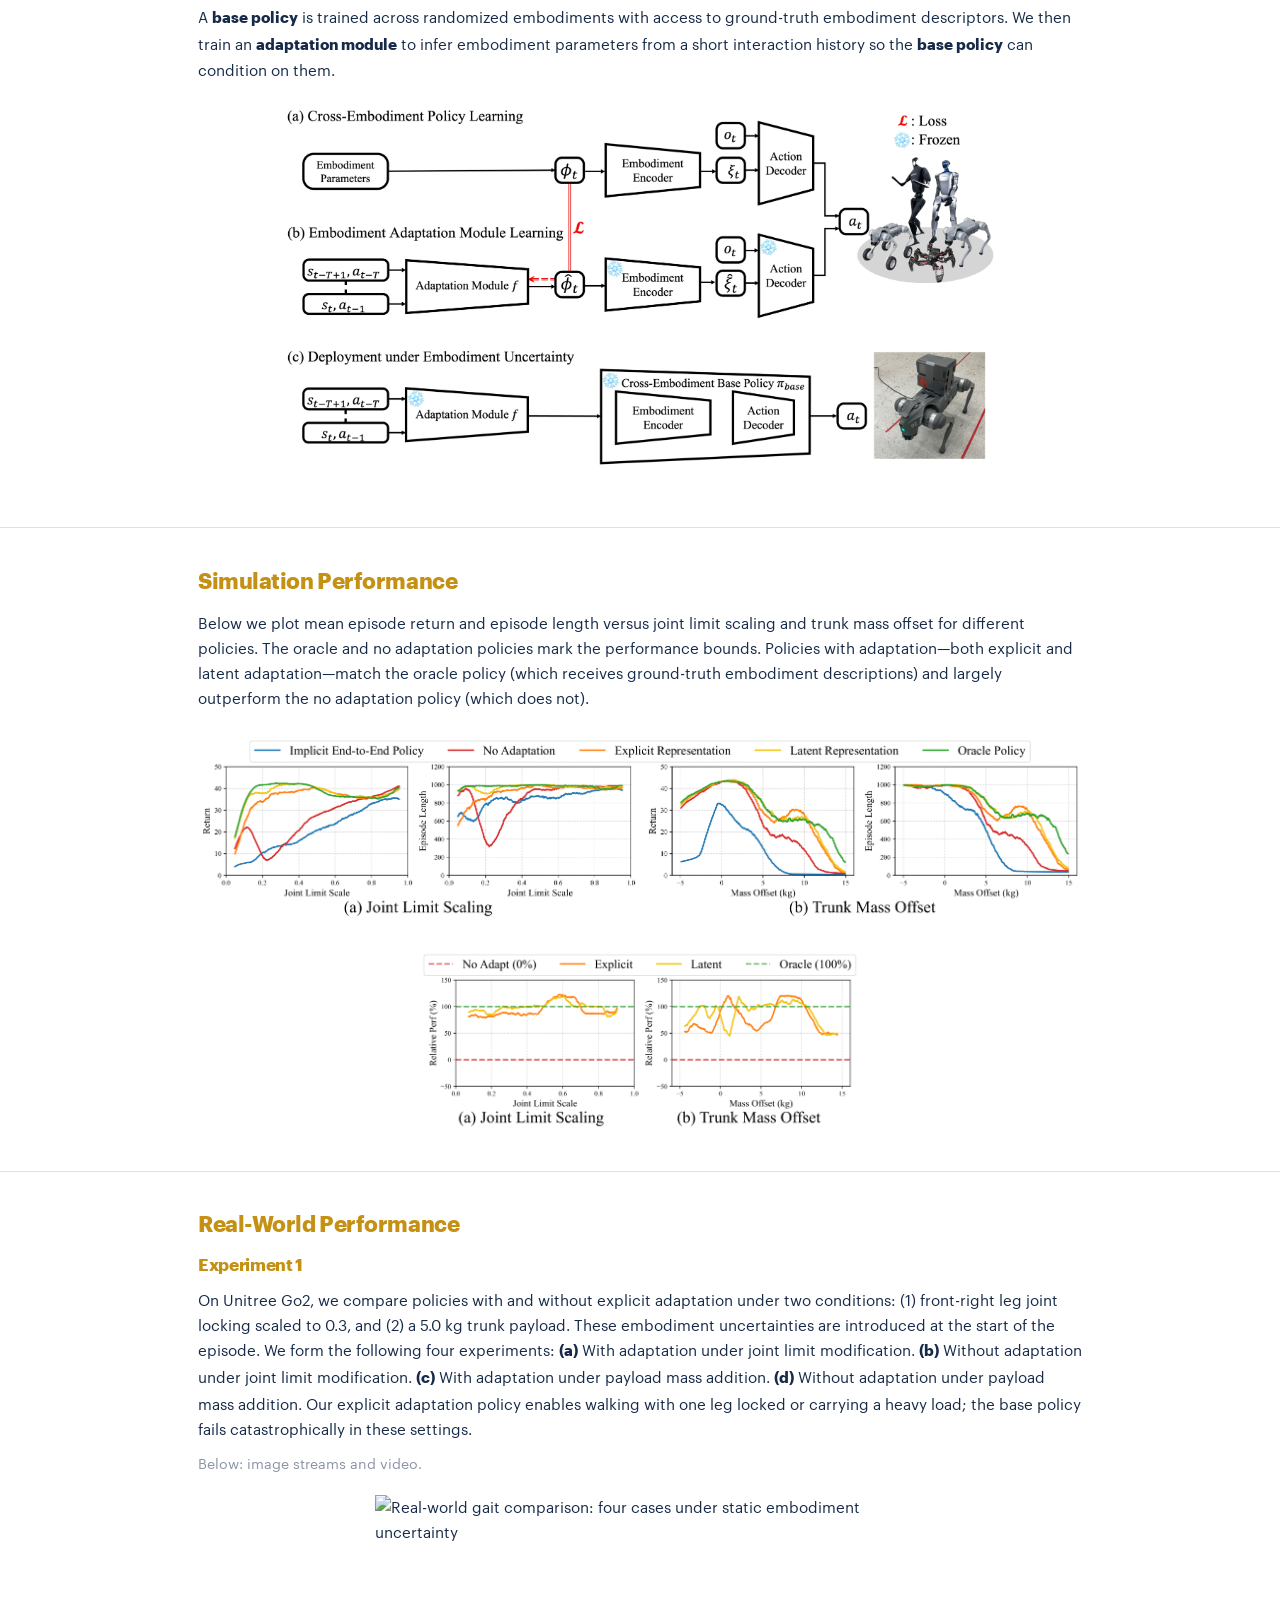
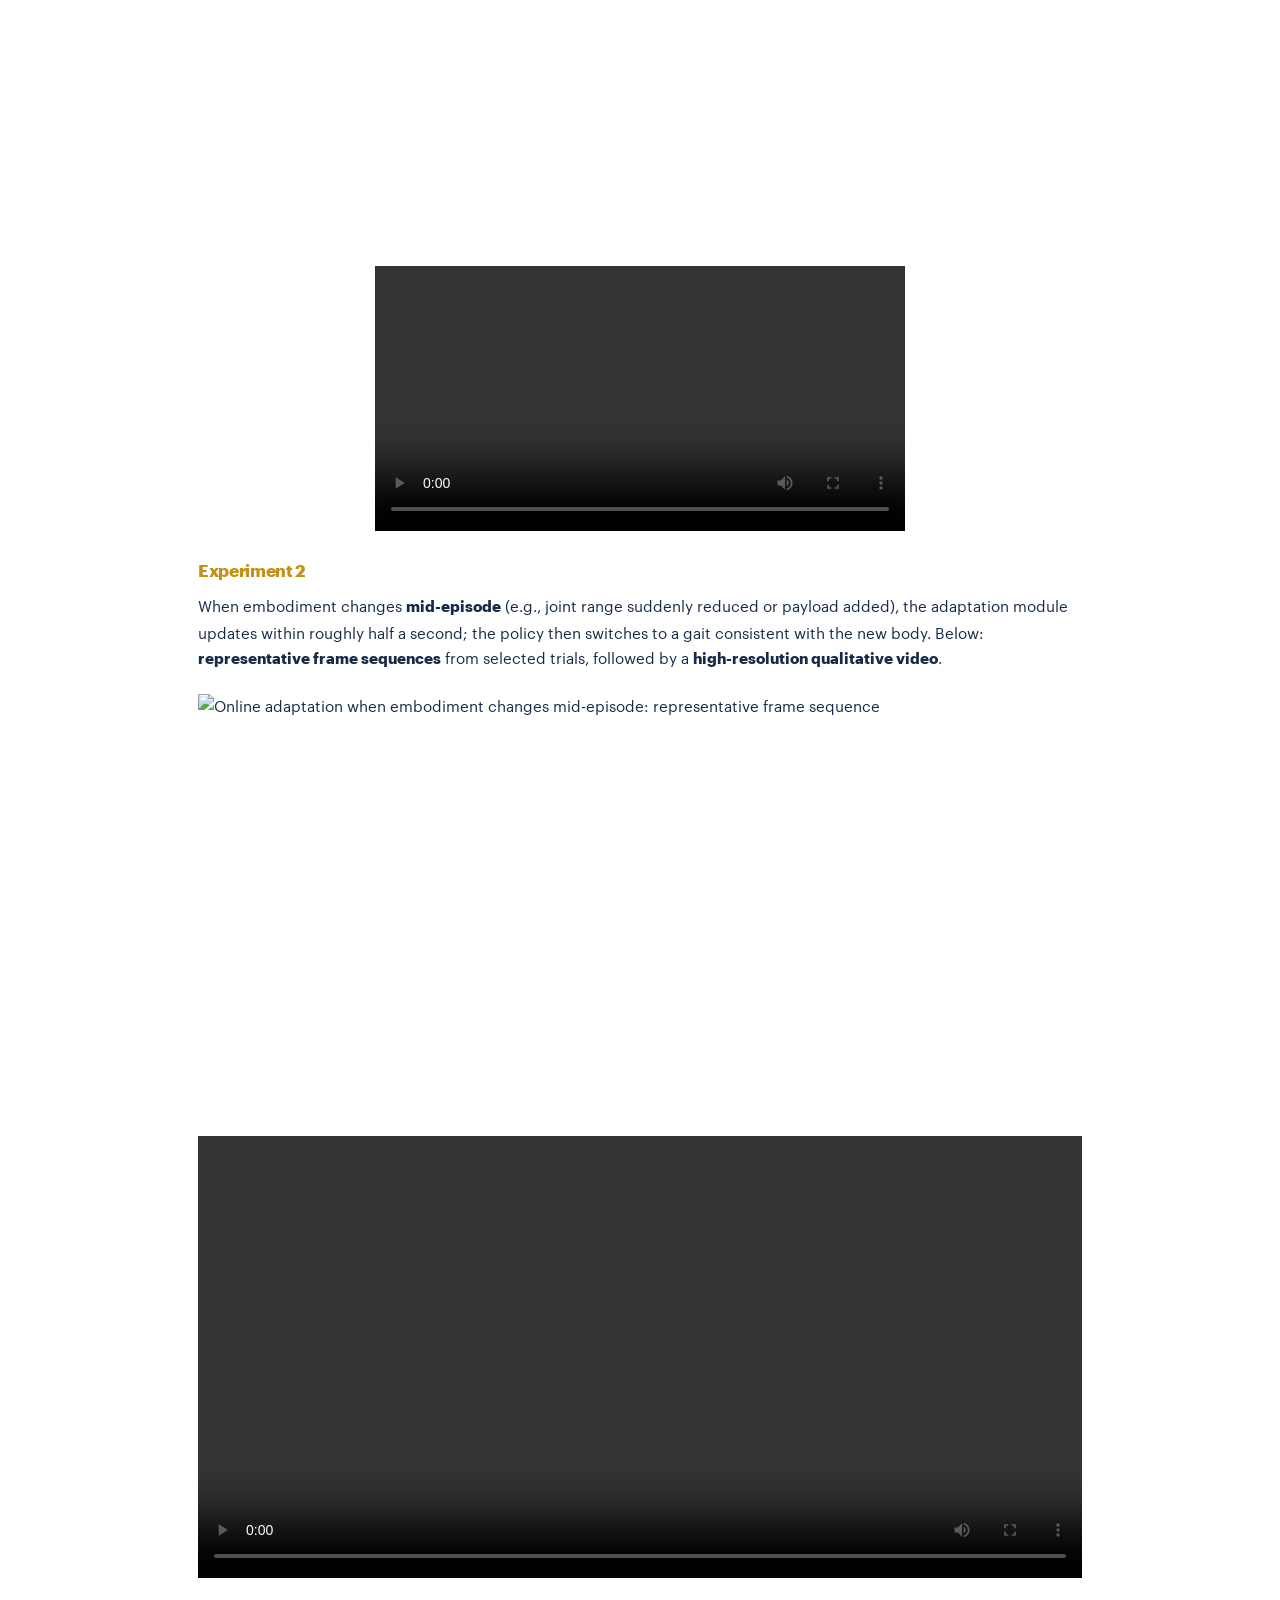
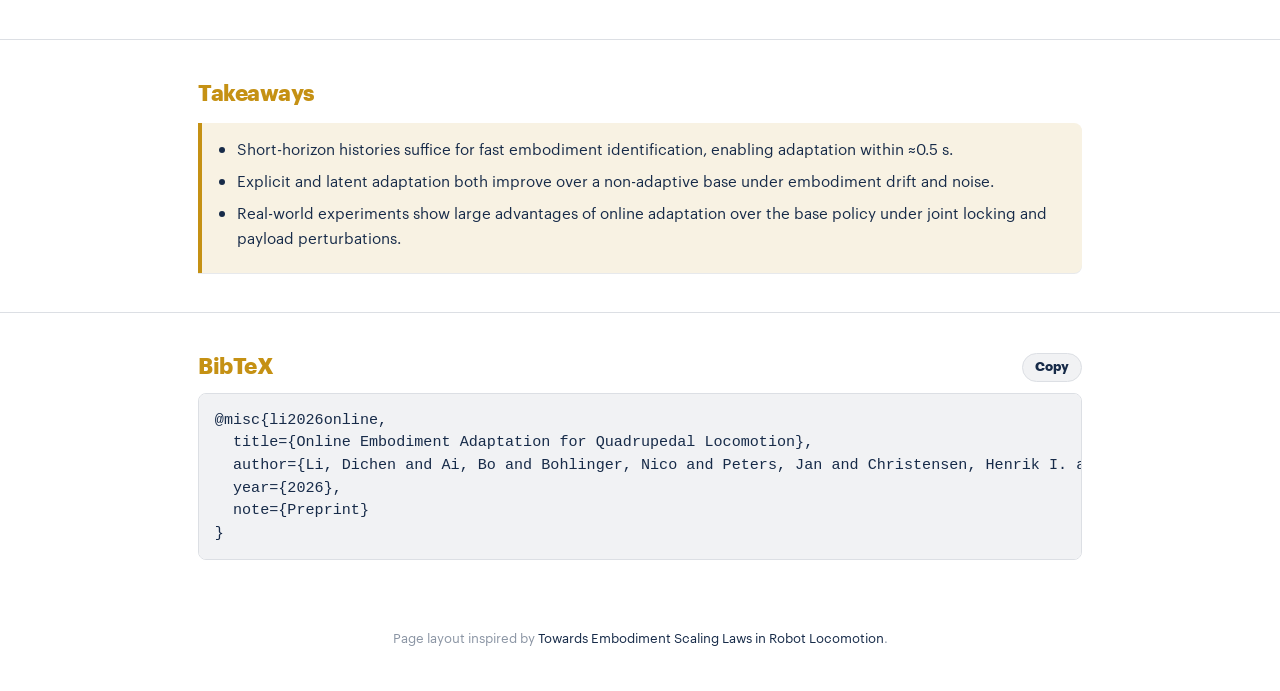
==== commit ddc551ef: "beautify" ====
--- a/index.html
+++ b/index.html
@@ -22,7 +22,7 @@
     <meta property="twitter:card" content="summary_large_image" />
     <!-- Optional: Adobe Fonts (Graphik). If you use a kit, remove local @font-face in styles.css when the kit loads Graphik. -->
     <!-- <link rel="stylesheet" href="https://use.typekit.net/PROJECT_ID.css" /> -->
-    <link rel="stylesheet" href="styles.css" />
+    <link rel="stylesheet" href="styles.css?v=2" />
   </head>
   <body>
     <div class="page-scale">
@@ -48,29 +48,12 @@
             decoding="async"
           />
         </div>
-        <nav class="section-nav" aria-label="Page sections">
-          <a href="#overview">Overview</a>
-          <a href="#motivation">Problem</a>
-          <a href="#method">Method</a>
-          <a href="#simulation">Simulation Performance</a>
-          <a href="#real-world">Real-World Performance</a>
-          <a href="#takeaways">Takeaways</a>
-          <a href="#bibtex">BibTeX</a>
-        </nav>
       </div>
     </header>
 
     <main>
       <section class="content" id="overview">
         <div class="wrap">
-          <div class="callout">
-            <strong>TL;DR:</strong> We develop an online adaptation system that includes a
-            <strong>cross-embodiment locomotion policy</strong> and a lightweight <strong>online adaptation module</strong>.
-            The <strong>adaptation module</strong> accurately infers embodiment parameters from short interaction histories
-            (≈0.5&nbsp;s). On a Unitree Go2, in both simulation and the real world, our policy with adaptation matches an
-            oracle policy under severe embodiment uncertainty and changes (e.g., locked leg, added payload), where a base
-            policy without adaptation fails.
-          </div>
           <h2>Abstract</h2>
           <p class="abstract">
             Humans effortlessly adapt their movements as their bodies change due to aging, injury, or the use of tools,
@@ -103,8 +86,8 @@
             <img
               class="img-hero"
               src="figures/background.jpg"
-              width="1600"
-              height="900"
+              width="2237"
+              height="991"
               alt="Problem illustration: diverse embodiments, cross-embodiment policy with uncertainty, and factors such as joint locking, payload, motor failure, and missing parts"
               loading="lazy"
             />
@@ -118,16 +101,14 @@
           <p class="lead">
             A <strong>base policy</strong> is trained across randomized embodiments with access to ground-truth
             embodiment descriptors. We then train an <strong>adaptation module</strong> to infer embodiment parameters
-            from a short interaction history so the <strong>base policy</strong> can condition on them. The module follows
-            two pathways: it predicts either explicit physical parameters (<strong>explicit adaptation</strong>) or latent
-            embodiment representations (<strong>latent adaptation</strong>).
-          </p>
-          <div class="figure-block">
+            from a short interaction history so the <strong>base policy</strong> can condition on them.
+          </p>
+          <div class="figure-block figure-w-80">
             <img
               class="img-figure"
-              src="figures/pipeline_diagram.png"
-              width="5867"
-              height="3300"
+              src="figures/pipeline_diagram.jpg"
+              width="4000"
+              height="2043"
               alt="Diagram of the online embodiment adaptation pipeline: base policy, adaptation module, and deployment paths"
               loading="lazy"
               decoding="async"
@@ -141,17 +122,17 @@
           <h2>Simulation Performance</h2>
           <p class="lead">
             Below we plot mean episode return and episode length versus joint limit scaling and trunk mass offset for
-            different policies. The oracle and base policies mark the performance bounds. Policies with adaptation—both
+            different policies. The oracle and no adaptation policies mark the performance bounds. Policies with adaptation—both
             explicit and latent adaptation—match the oracle policy (which receives ground-truth embodiment descriptions)
-            and largely outperform the base policy (which does not).
+            and largely outperform the no adaptation policy (which does not).
           </p>
           <div class="sweep-pair">
             <div class="figure-block">
               <img
                 class="img-figure"
-                src="figures/q2_embodiment_variation_sweep_simulation.png"
-                width="3940"
-                height="820"
+                src="figures/q2_embodiment_variation_sweep_simulation.png?v=2"
+                width="3582"
+                height="750"
                 alt="Embodiment variation sweep in simulation: performance vs joint limit and mass offset"
                 loading="lazy"
                 decoding="async"
@@ -161,9 +142,9 @@
               <div class="sweep-img--half">
                 <img
                   class="img-figure"
-                  src="figures/q2_explicit_implicit_relative.png"
-                  width="1959"
-                  height="820"
+                  src="figures/q2_explicit_implicit_relative.png?v=2"
+                  width="1828"
+                  height="750"
                   alt="Explicit vs latent adaptation across sweeps"
                   loading="lazy"
                   decoding="async"
@@ -188,7 +169,7 @@
             walking with one leg locked or carrying a heavy load; the base policy fails catastrophically in these settings.
           </p>
           <p class="lead follow-text">Below: image streams and video.</p>
-          <div class="figure-block">
+          <div class="figure-block figure-w-60">
             <img
               class="img-figure"
               src="figures/q3_realworld_4_cases_static_gait.png"
@@ -199,7 +180,7 @@
               decoding="async"
             />
           </div>
-          <div class="figure-block">
+          <div class="figure-block figure-w-60">
             <div class="video-wrap">
               <video controls playsinline preload="metadata">
                 <source src="figures/static_comparison.mp4" type="video/mp4" />
--- a/styles.css
+++ b/styles.css
@@ -82,6 +82,9 @@
 svg {
   max-width: 100%;
   height: auto;
+  border: 0;
+  outline: 0;
+  box-shadow: none;
 }
 
 a {
@@ -185,31 +188,6 @@
   margin: 0 0 1rem;
 }
 
-/* In-page nav */
-.section-nav {
-  display: flex;
-  flex-wrap: wrap;
-  gap: 0.35rem 0.65rem;
-  justify-content: center;
-  margin-top: 1.75rem;
-  padding-top: 1.25rem;
-  border-top: 1px solid var(--border);
-  font-size: var(--text-h3);
-  line-height: var(--lh-tight);
-}
-
-.section-nav a {
-  color: var(--muted);
-  font-weight: 600;
-  text-decoration: none;
-  padding: 0.2rem 0;
-}
-
-.section-nav a:hover {
-  color: var(--accent);
-  text-decoration: underline;
-}
-
 /* Sections */
 section.content {
   padding: 2.75rem 0;
@@ -228,6 +206,10 @@
   margin: 0 0 1rem;
   letter-spacing: -0.02em;
   color: var(--ucsd-yellow);
+}
+
+#overview h2 {
+  text-align: center;
 }
 
 .section-subtitle {
@@ -282,7 +264,8 @@
 }
 
 .abstract {
-  margin: 0;
+  width: 60%;
+  margin: 0 auto;
   text-align: start;
   hyphens: auto;
   line-height: var(--lh-prose);
@@ -302,6 +285,22 @@
 
 .problem-figure {
   margin-top: 1.5rem;
+}
+
+.problem-figure .img-hero {
+  width: 60%;
+  margin-inline: auto;
+}
+
+.figure-w-80 .img-figure {
+  width: 80%;
+  margin-inline: auto;
+}
+
+.figure-w-60 .img-figure,
+.figure-w-60 .video-wrap {
+  width: 60%;
+  margin-inline: auto;
 }
 
 /* Two simulation figures: same structure as pipeline (figure-block), stacked */
@@ -397,10 +396,11 @@
 .video-wrap {
   position: relative;
   width: 100%;
-  border-radius: var(--radius);
   overflow: hidden;
-  background: var(--bg);
-  box-shadow: 0 8px 32px var(--shadow);
+  background: transparent;
+  border: 0;
+  border-radius: 0;
+  box-shadow: none;
 }
 
 .video-wrap video {
@@ -408,6 +408,9 @@
   width: 100%;
   height: auto;
   vertical-align: middle;
+  border: 0;
+  border-radius: 0;
+  box-shadow: none;
 }
 
 .caption {
@@ -417,27 +420,19 @@
   margin: 0.5rem 0 0;
 }
 
-/* Rasterized figure exports (from PDF) */
-.img-figure {
+/* Rasterized figure exports (from PDF) — no frame/edge */
+.img-figure,
+.img-hero {
   display: block;
   width: 100%;
   height: auto;
   max-width: 100%;
-  border: 1px solid var(--border);
-  border-radius: var(--radius);
-  background: var(--bg);
   vertical-align: middle;
-}
-
-.figure-block .img-figure {
-  box-shadow: 0 2px 12px var(--shadow);
-}
-
-.img-hero {
-  width: 100%;
-  height: auto;
-  border-radius: var(--radius);
-  box-shadow: 0 4px 24px var(--shadow);
+  border: 0;
+  outline: 0;
+  border-radius: 0;
+  box-shadow: none;
+  background: transparent;
 }
 
 /* Key observations */
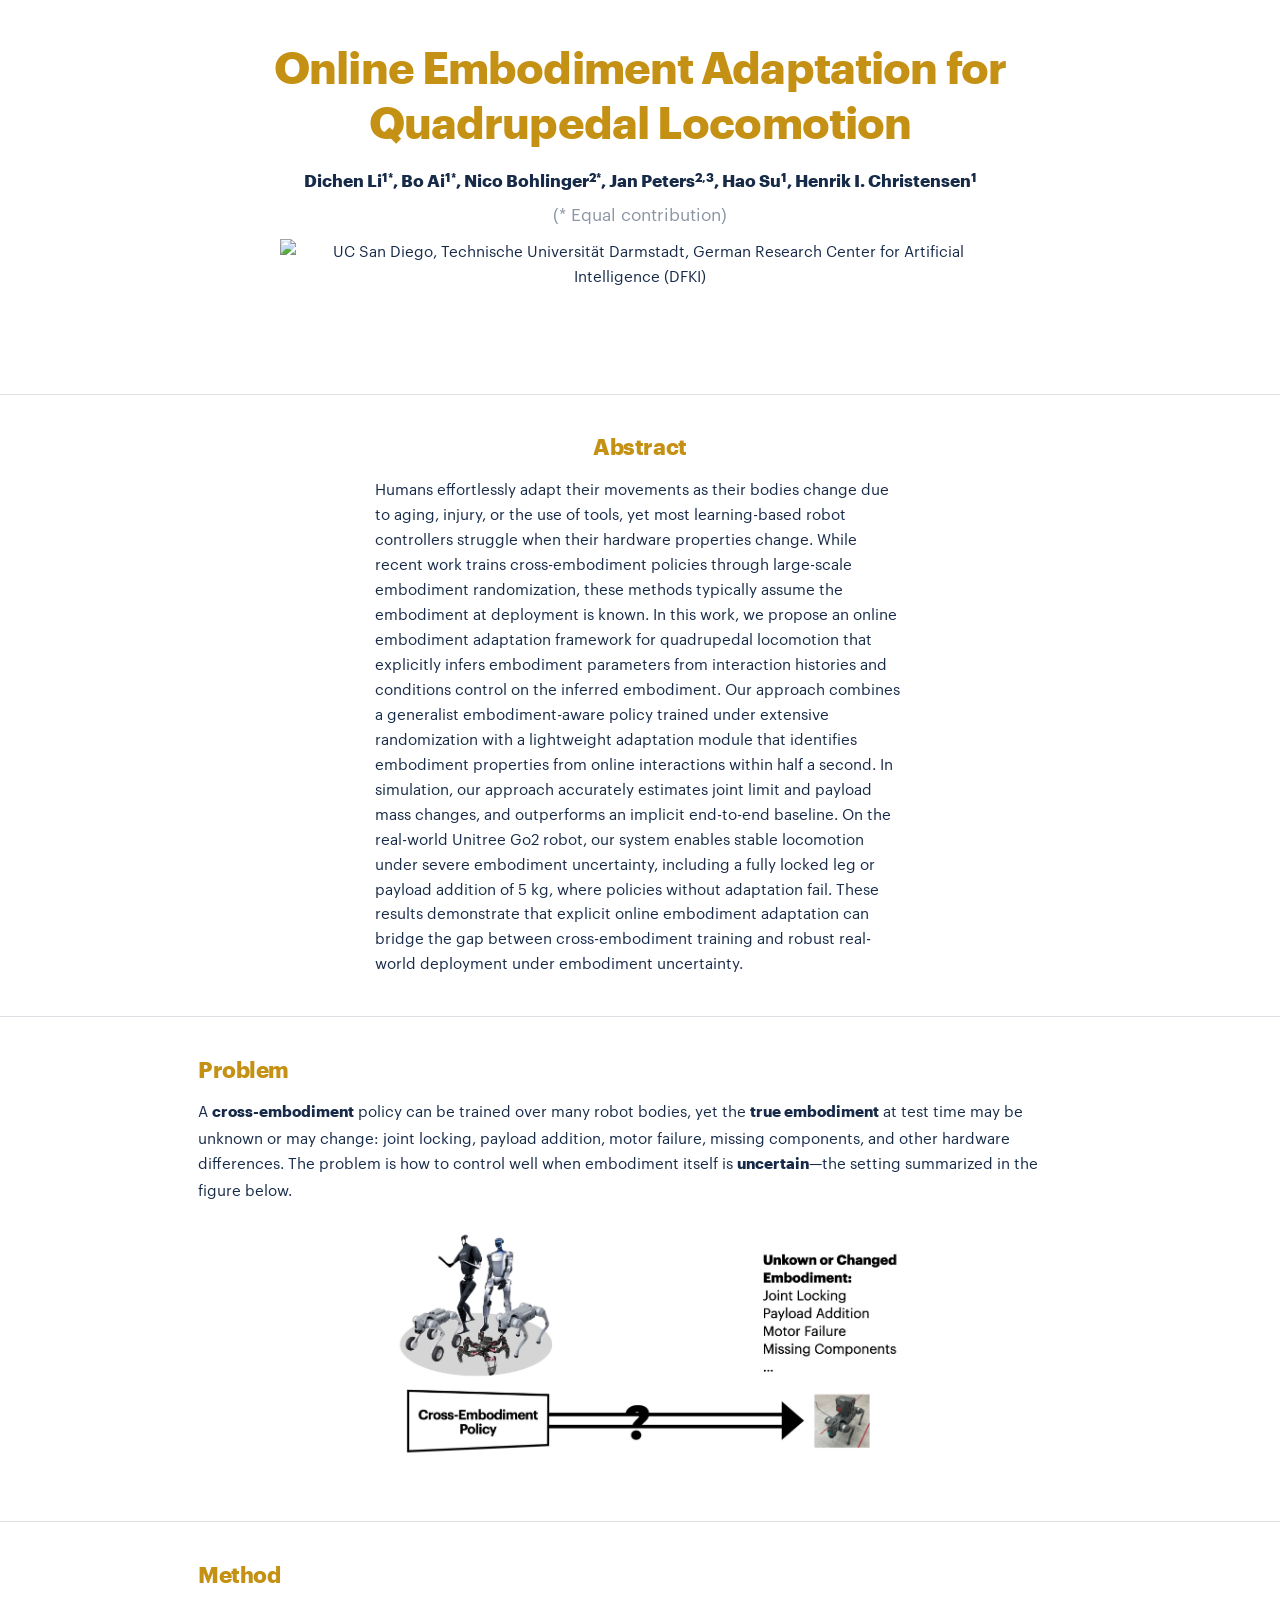
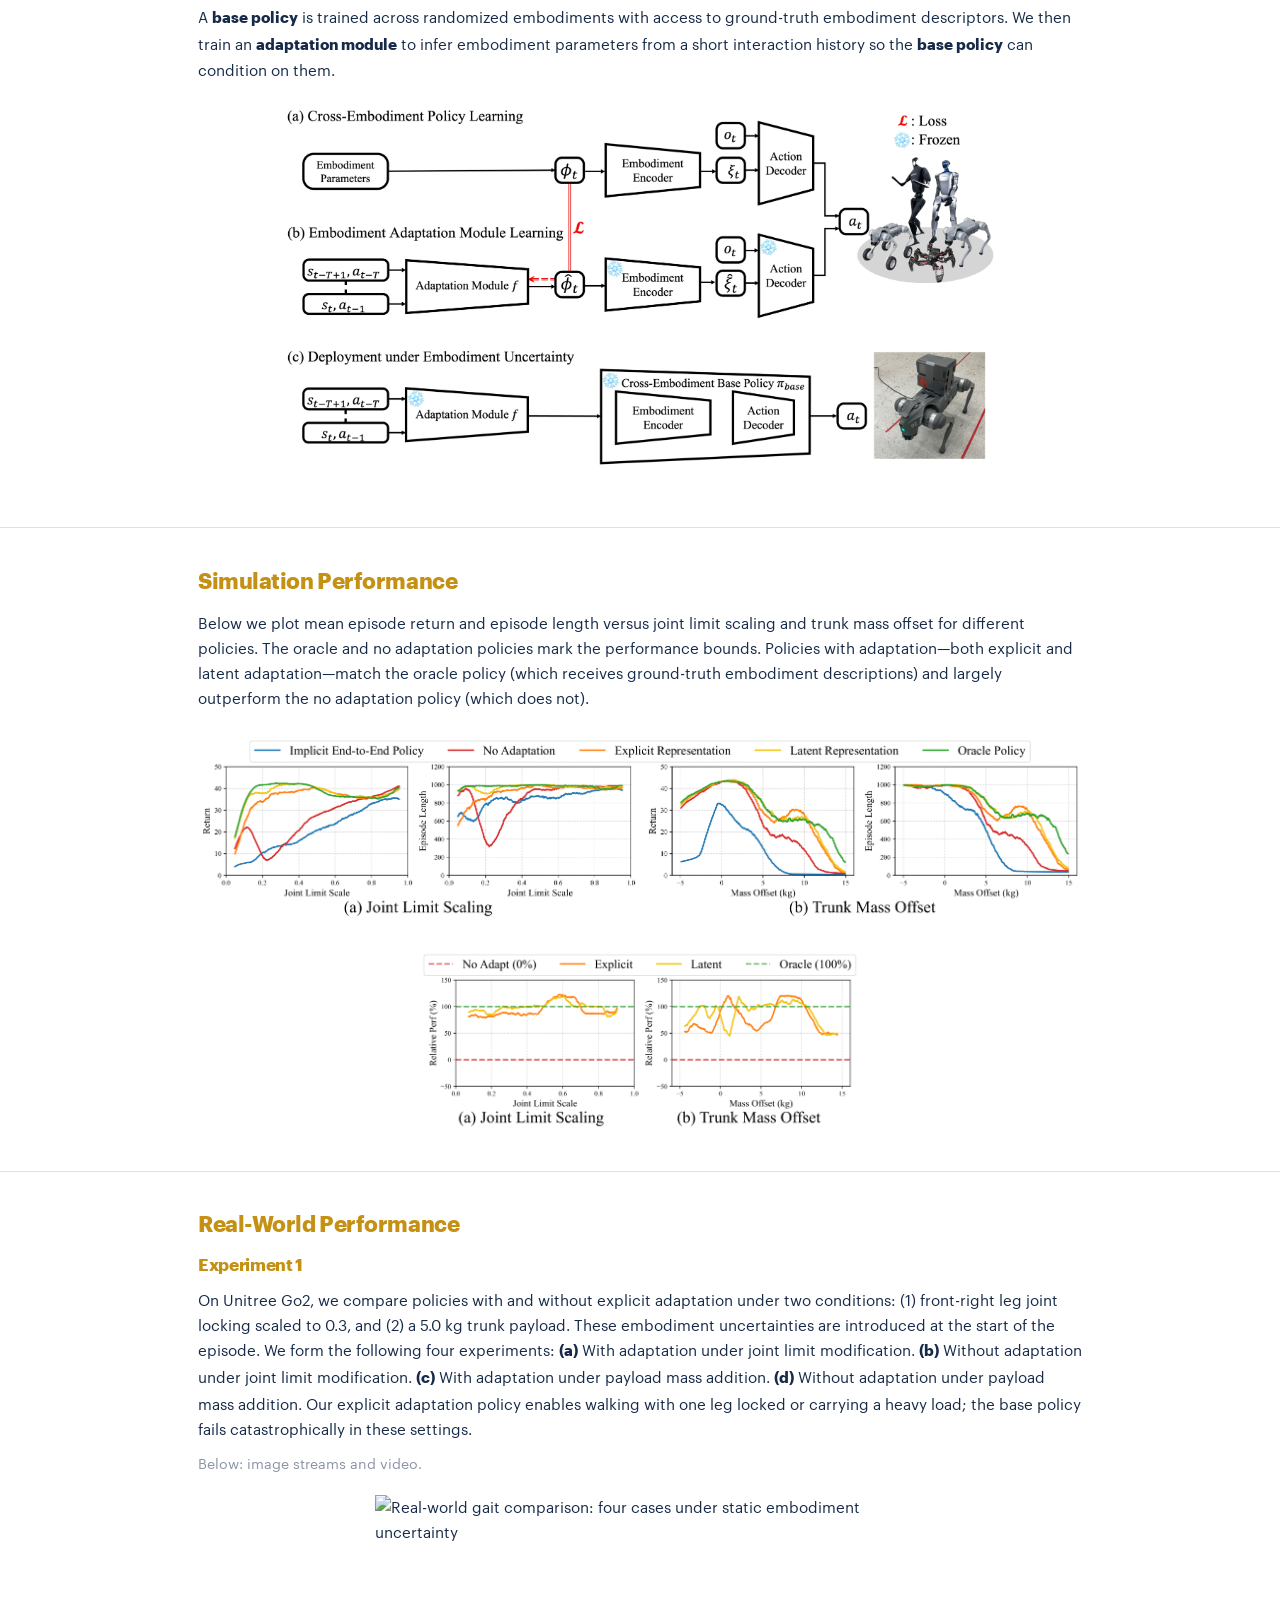
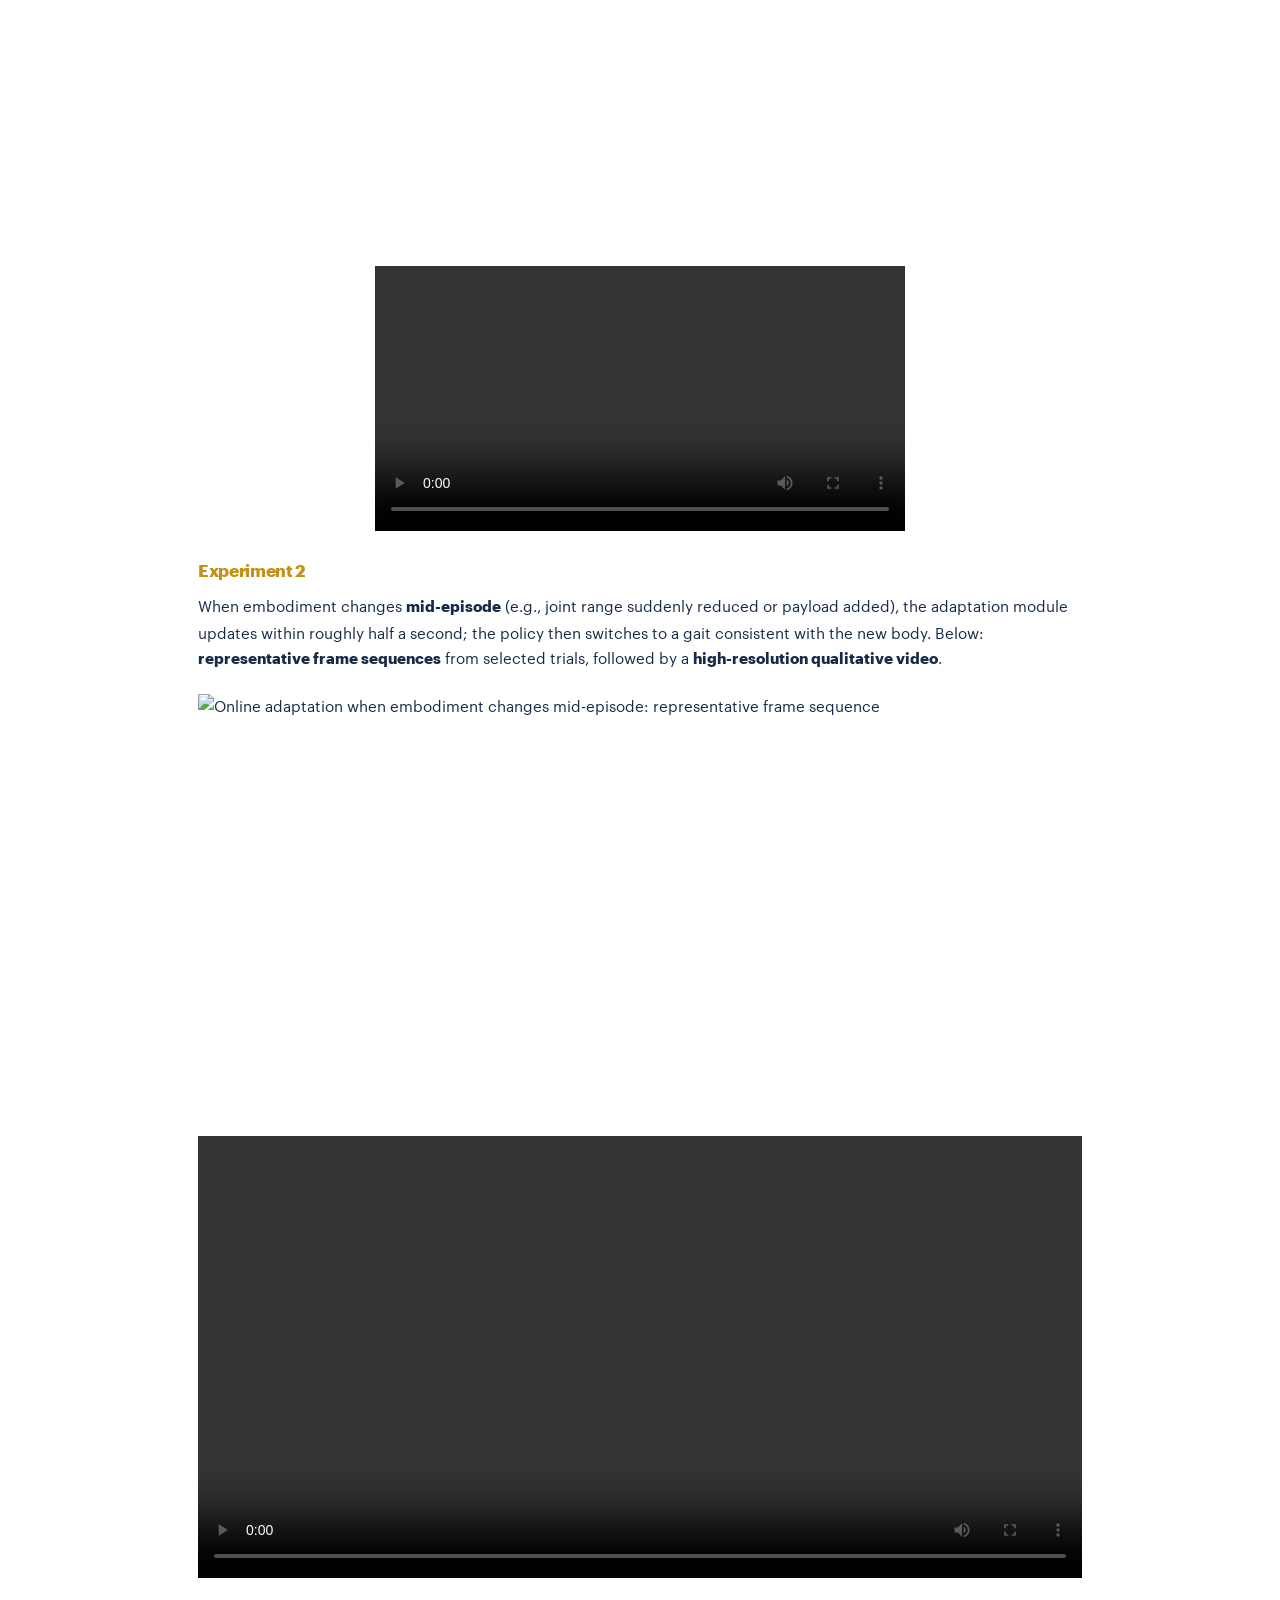
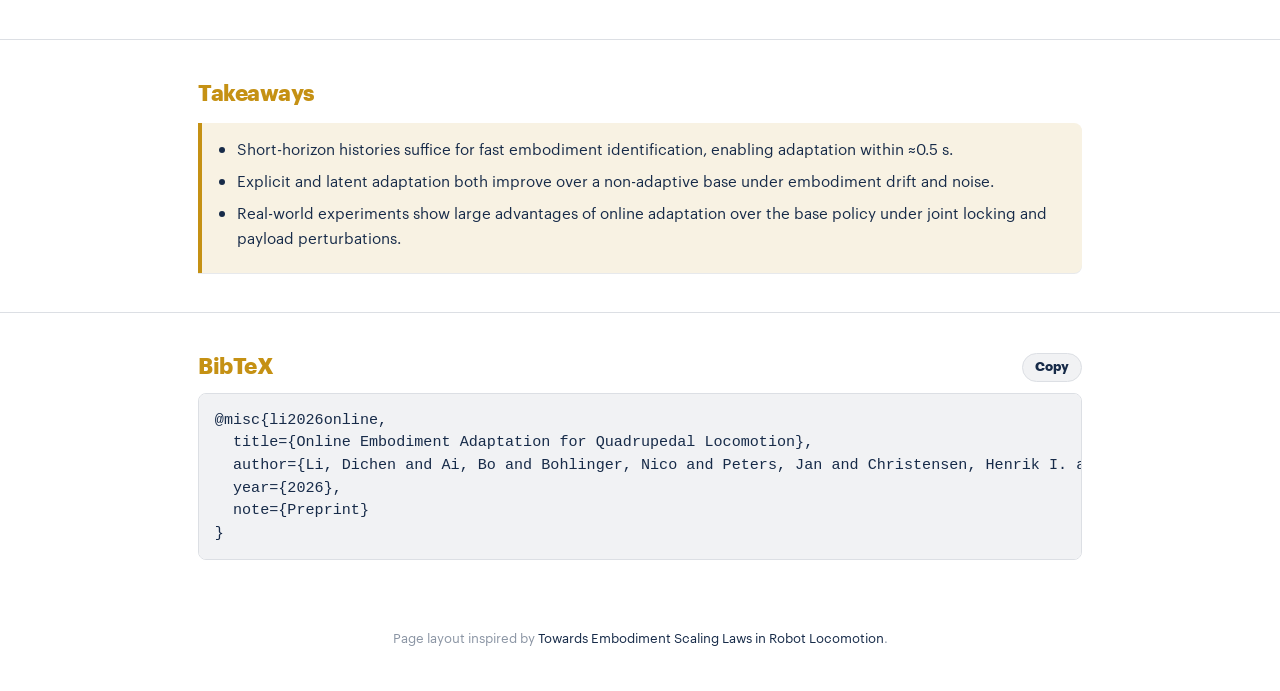
==== commit 48355978: "improve authorship" ====
--- a/index.html
+++ b/index.html
@@ -30,15 +30,15 @@
       <div class="wrap">
         <h1>Online Embodiment Adaptation for<br />Quadrupedal Locomotion</h1>
         <p class="authors">
-          <a href="https://dichen-li.github.io/" target="_blank" rel="noopener noreferrer">Dichen Li</a><sup>1*†</sup>,
+          <a href="https://dichen-li.github.io/" target="_blank" rel="noopener noreferrer">Dichen Li</a><sup>1*</sup>,
           <a href="https://albertboai.com/" target="_blank" rel="noopener noreferrer">Bo Ai</a><sup>1*</sup>,
-          <a href="https://www.ias.informatik.tu-darmstadt.de/Team/NicoBohlinger" target="_blank" rel="noopener noreferrer">Nico Bohlinger</a><sup>2</sup>,
+          <a href="https://www.ias.informatik.tu-darmstadt.de/Team/NicoBohlinger" target="_blank" rel="noopener noreferrer">Nico Bohlinger</a><sup>2*</sup>,
           <a href="https://www.ias.informatik.tu-darmstadt.de/Member/JanPeters" target="_blank" rel="noopener noreferrer">Jan Peters</a><sup>2,3</sup>,
           <a href="https://cseweb.ucsd.edu/~haosu/" target="_blank" rel="noopener noreferrer">Hao Su</a><sup>1</sup>,
           <a href="https://hichristensen.com/" target="_blank" rel="noopener noreferrer">Henrik I. Christensen</a><sup>1</sup>
 
         </p>
-        <p class="affil">(* Equal contribution; † Corresponding author: dil012@ucsd.edu)</p>
+        <p class="affil">(* Equal contribution)</p>
         <div class="institution-logos">
           <img
             src="figures/Institution.png"
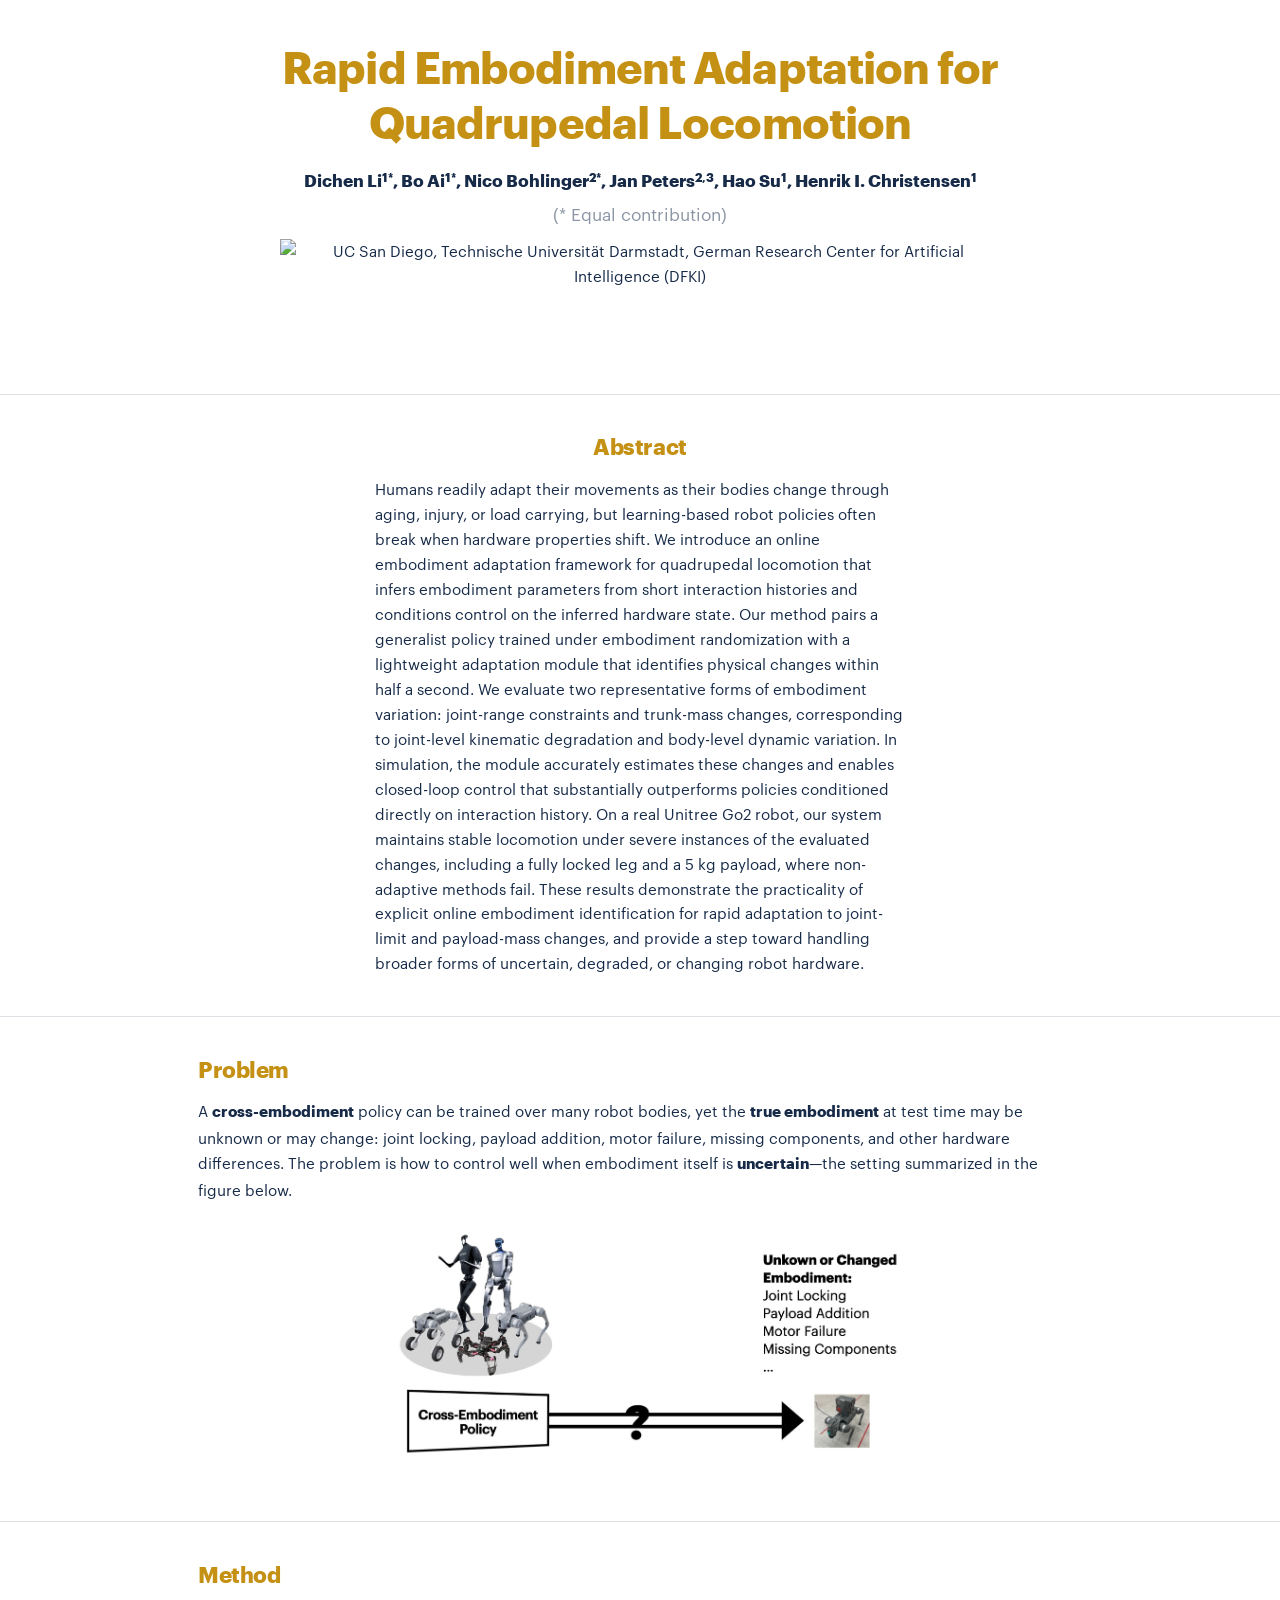
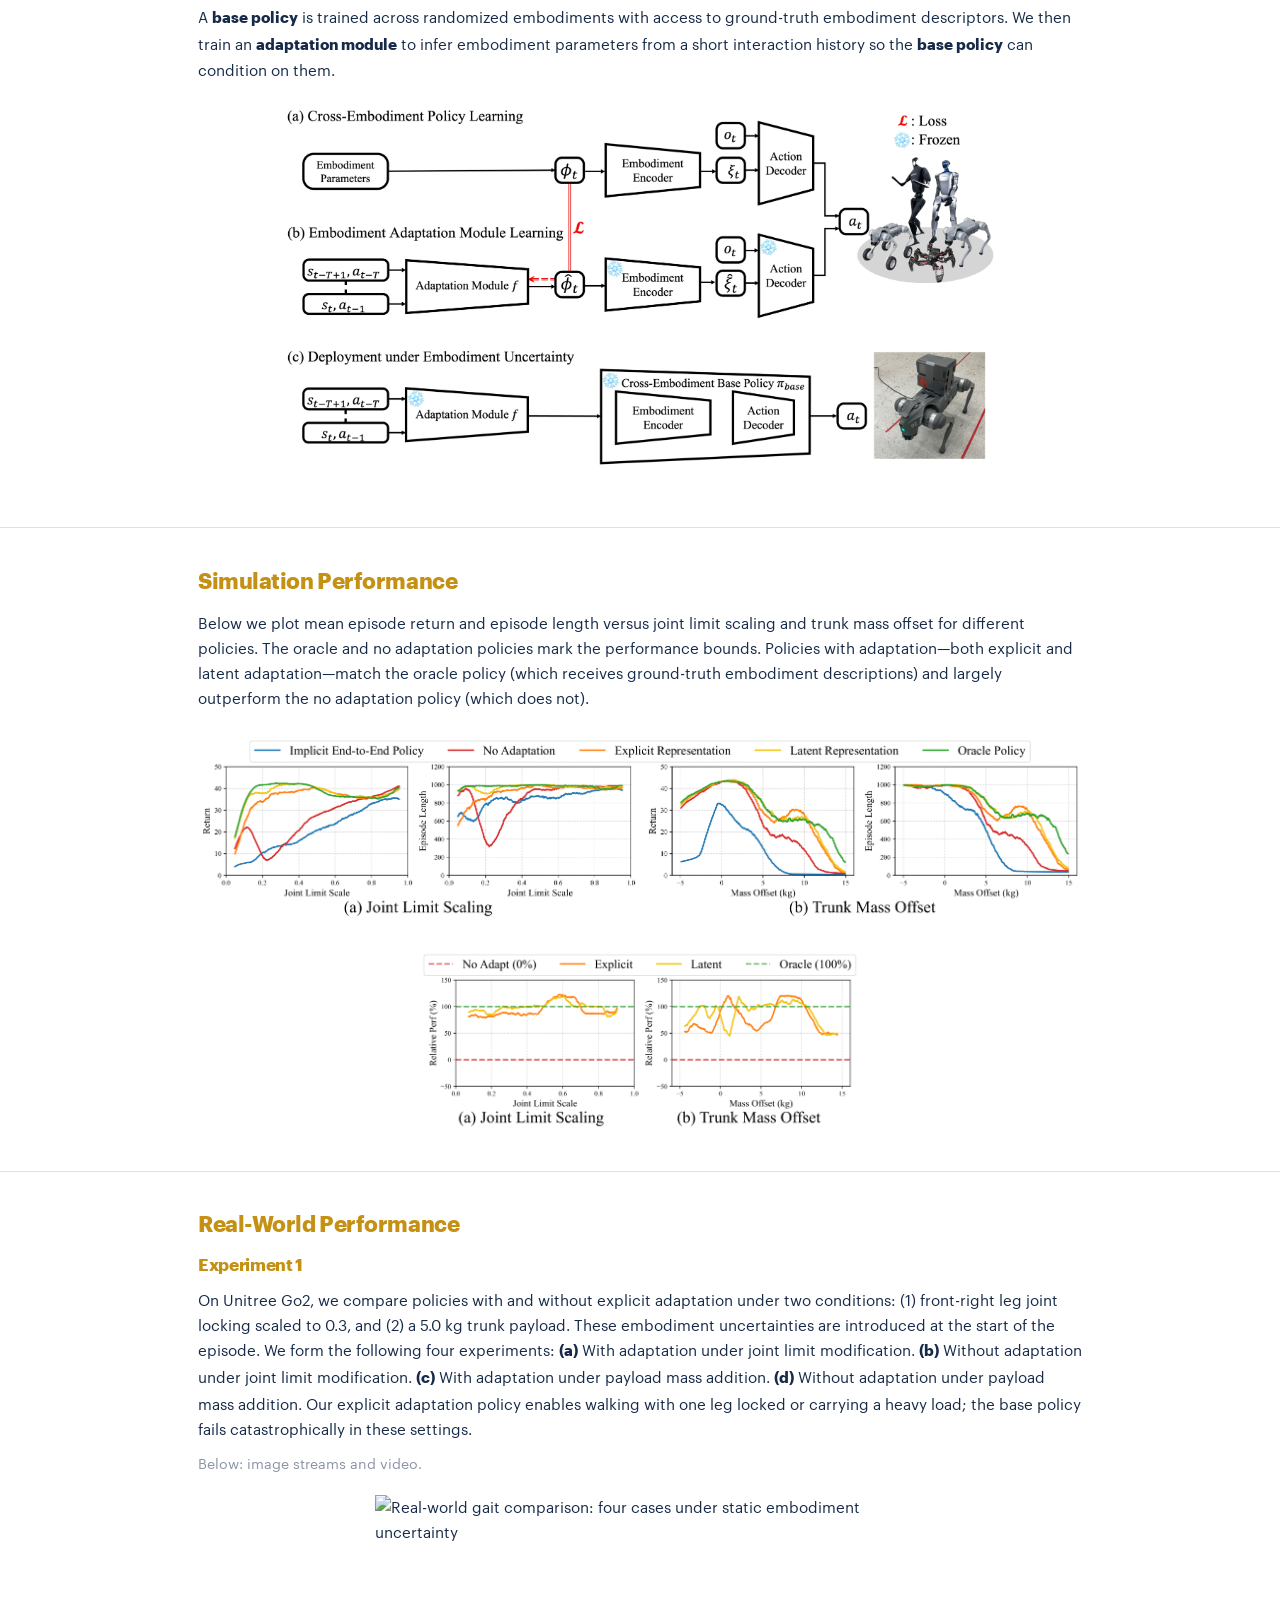
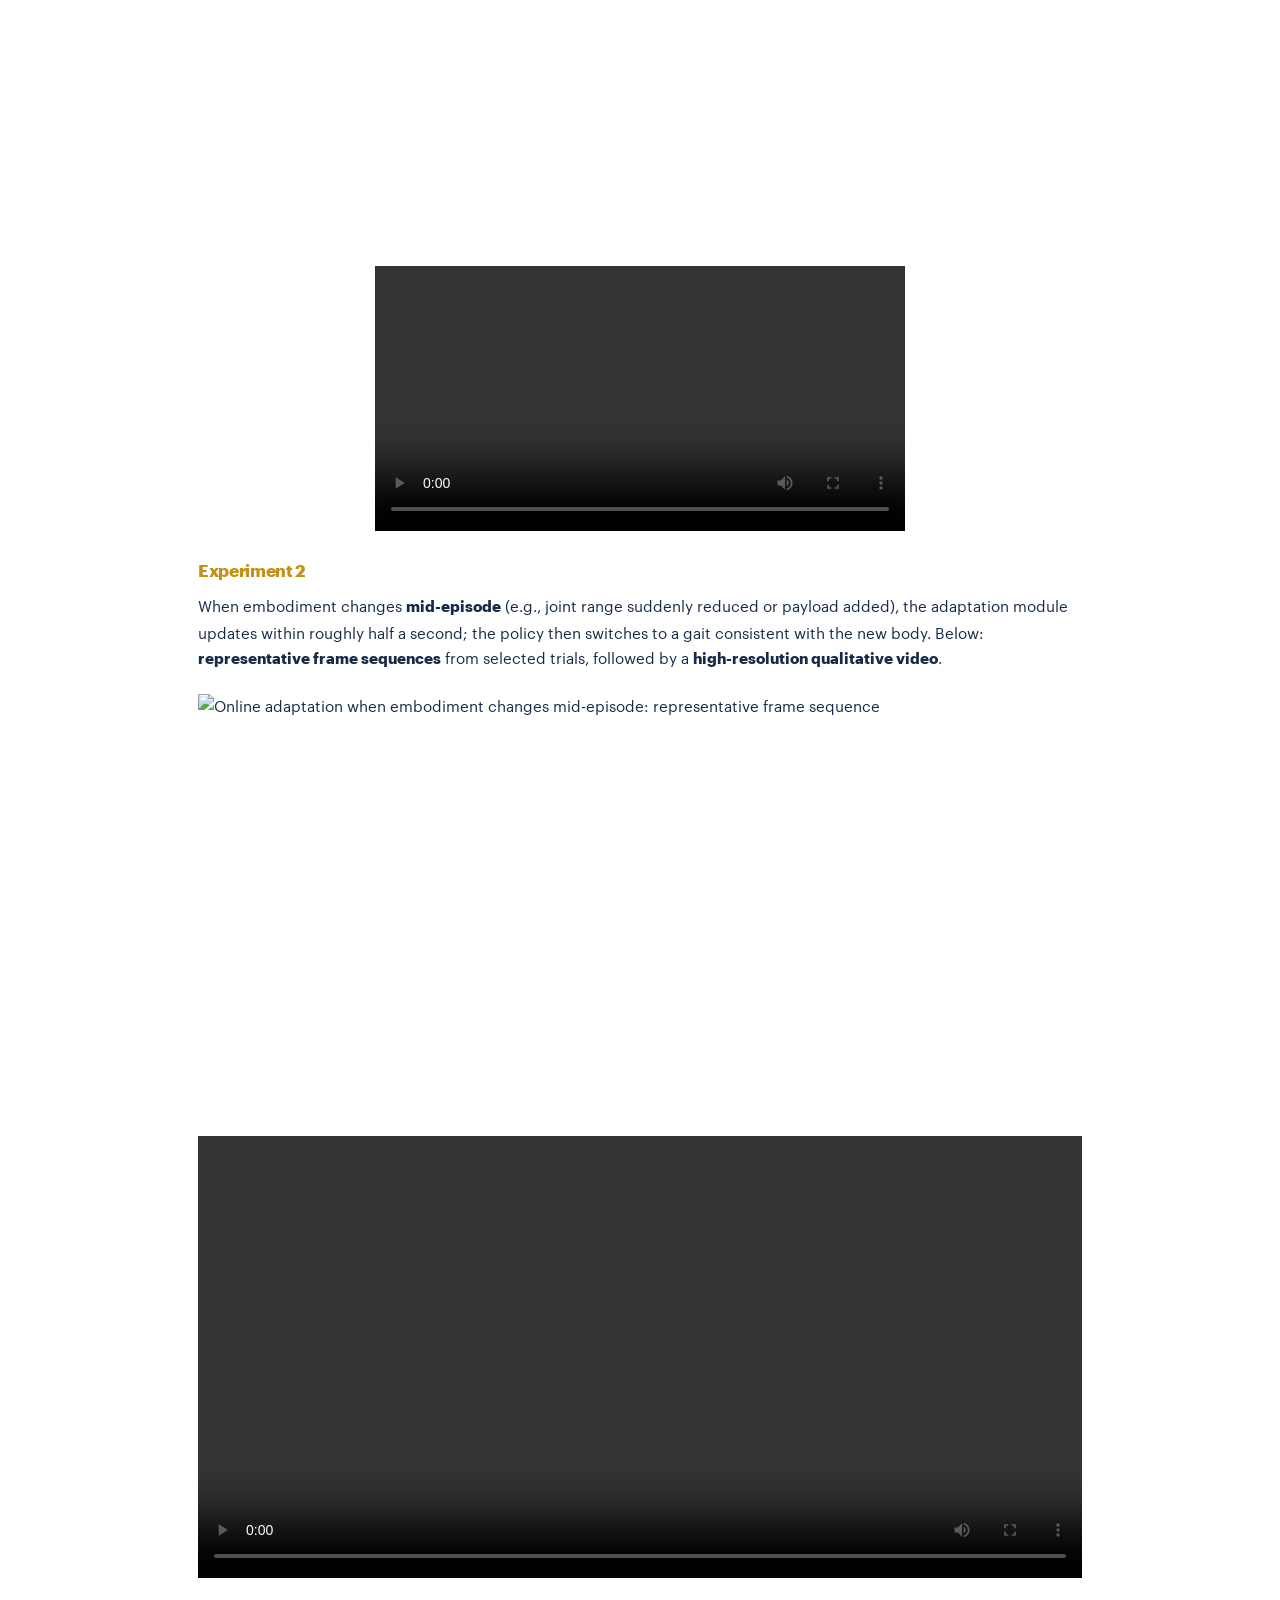
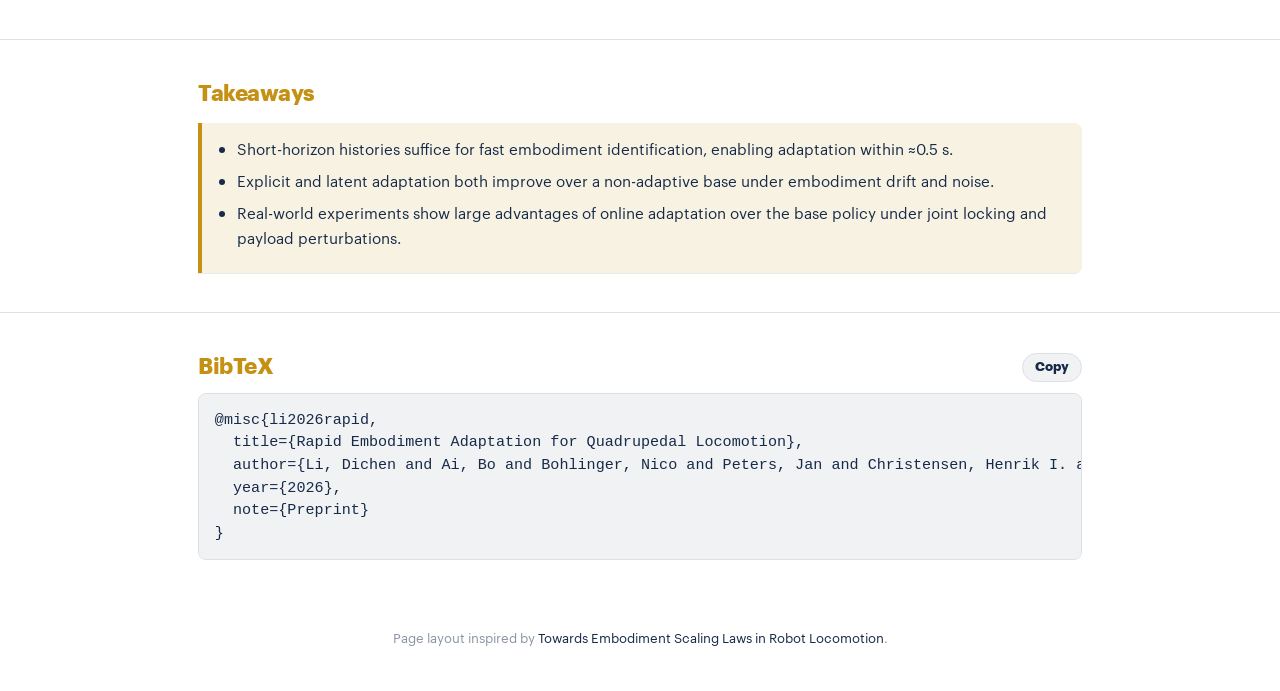
==== commit 1e929332: "modify names" ====
--- a/index.html
+++ b/index.html
@@ -7,15 +7,15 @@
       content="width=device-width, initial-scale=1, viewport-fit=cover"
     />
     <link rel="icon" href="figures/robot_icon.png" type="image/png" />
-    <title>Online Embodiment Adaptation for Quadrupedal Locomotion</title>
+    <title>Rapid Embodiment Adaptation for Quadrupedal Locomotion</title>
     <meta
       name="description"
-      content="Online adaptation with a cross-embodiment policy and adaptation module; matches an oracle on Unitree Go2 in sim and the real world."
+      content="Rapid embodiment adaptation with a cross-embodiment policy and adaptation module; matches an oracle on Unitree Go2 in sim and the real world."
     />
-    <meta property="og:title" content="Online Embodiment Adaptation for Quadrupedal Locomotion" />
+    <meta property="og:title" content="Rapid Embodiment Adaptation for Quadrupedal Locomotion" />
     <meta
       property="og:description"
-      content="Online adaptation system: cross-embodiment policy and adaptation module. Fast inference (~0.5s), sim and real Unitree Go2."
+      content="Rapid embodiment adaptation: cross-embodiment policy and adaptation module. Fast inference (~0.5s), sim and real Unitree Go2."
     />
     <meta property="og:type" content="website" />
     <!-- When publishing, set og:url and og:image to absolute URLs, e.g. https://YOUR_USER.github.io/YOUR_REPO/ -->
@@ -28,7 +28,7 @@
     <div class="page-scale">
     <header class="hero">
       <div class="wrap">
-        <h1>Online Embodiment Adaptation for<br />Quadrupedal Locomotion</h1>
+        <h1>Rapid Embodiment Adaptation for<br />Quadrupedal Locomotion</h1>
         <p class="authors">
           <a href="https://dichen-li.github.io/" target="_blank" rel="noopener noreferrer">Dichen Li</a><sup>1*</sup>,
           <a href="https://albertboai.com/" target="_blank" rel="noopener noreferrer">Bo Ai</a><sup>1*</sup>,
@@ -56,19 +56,20 @@
         <div class="wrap">
           <h2>Abstract</h2>
           <p class="abstract">
-            Humans effortlessly adapt their movements as their bodies change due to aging, injury, or the use of tools,
-            yet most learning-based robot controllers struggle when their hardware properties change. While recent work
-            trains cross-embodiment policies through large-scale embodiment randomization, these methods typically assume
-            the embodiment at deployment is known. In this work, we propose an online embodiment adaptation framework
-            for quadrupedal locomotion that explicitly infers embodiment parameters from interaction histories and
-            conditions control on the inferred embodiment. Our approach combines a generalist embodiment-aware policy
-            trained under extensive randomization with a lightweight adaptation module that identifies embodiment
-            properties from online interactions within half a second. In simulation, our approach accurately estimates
-            joint limit and payload mass changes, and outperforms an implicit end-to-end baseline. On the real-world
-            Unitree Go2 robot, our system enables stable locomotion under severe embodiment uncertainty, including a fully
-            locked leg or payload addition of 5&nbsp;kg, where policies without adaptation fail. These results demonstrate
-            that explicit online embodiment adaptation can bridge the gap between cross-embodiment training and robust
-            real-world deployment under embodiment uncertainty.
+            Humans readily adapt their movements as their bodies change through aging, injury, or load carrying, 
+            but learning-based robot policies often break when hardware properties shift. We introduce an online 
+            embodiment adaptation framework for quadrupedal locomotion that infers embodiment parameters from short 
+            interaction histories and conditions control on the inferred hardware state. Our method pairs a generalist 
+            policy trained under embodiment randomization with a lightweight adaptation module that identifies physical 
+            changes within half a second. We evaluate two representative forms of embodiment variation: joint-range 
+            constraints and trunk-mass changes, corresponding to joint-level kinematic degradation and body-level 
+            dynamic variation. In simulation, the module accurately estimates these changes and enables closed-loop 
+            control that substantially outperforms policies conditioned directly on interaction history. On a real 
+            Unitree Go2 robot, our system maintains stable locomotion under severe instances of the evaluated changes, 
+            including a fully locked leg and a 5 kg payload, where non-adaptive methods fail. These results demonstrate 
+            the practicality of explicit online embodiment identification for rapid adaptation to joint-limit and 
+            payload-mass changes, and provide a step toward handling broader forms of uncertain, degraded, or changing 
+            robot hardware.
           </p>
         </div>
       </section>
@@ -109,7 +110,7 @@
               src="figures/pipeline_diagram.jpg"
               width="4000"
               height="2043"
-              alt="Diagram of the online embodiment adaptation pipeline: base policy, adaptation module, and deployment paths"
+              alt="Diagram of the rapid embodiment adaptation pipeline: base policy, adaptation module, and deployment paths"
               loading="lazy"
               decoding="async"
             />
@@ -210,7 +211,7 @@
           <div class="figure-block">
             <div class="video-wrap">
               <video controls playsinline preload="metadata">
-                <source src="figures/robot_and_plot_v3.mp4" type="video/mp4" />
+                <source src="figures/robot_and_plot_v3.mp4?v=2" type="video/mp4" />
                 Your browser does not support the video tag.
               </video>
             </div>
@@ -244,8 +245,8 @@
               Copy
             </button>
           </div>
-          <pre class="bib" id="bibtex-content">@misc{li2026online,
-  title={Online Embodiment Adaptation for Quadrupedal Locomotion},
+          <pre class="bib" id="bibtex-content">@misc{li2026rapid,
+  title={Rapid Embodiment Adaptation for Quadrupedal Locomotion},
   author={Li, Dichen and Ai, Bo and Bohlinger, Nico and Peters, Jan and Christensen, Henrik I. and Su, Hao},
   year={2026},
   note={Preprint}
--- a/styles.css
+++ b/styles.css
@@ -97,28 +97,28 @@
 }
 
 ::selection {
-  background: var(--ucsd-blue);
-  color: var(--ucsd-yellow);
+  background: #b3d7ff;
+  color: inherit;
 }
 
 ::-moz-selection {
-  background: var(--ucsd-blue);
-  color: var(--ucsd-yellow);
-}
-
-/* Yellow headings: selection inverts to blue text on yellow */
+  background: #b3d7ff;
+  color: inherit;
+}
+
+/* Headings use the same light-blue selection */
 .hero h1::selection,
 section.content h2::selection,
 h3.section-subtitle::selection {
-  background: var(--ucsd-yellow);
-  color: var(--ucsd-blue);
+  background: #b3d7ff;
+  color: inherit;
 }
 
 .hero h1::-moz-selection,
 section.content h2::-moz-selection,
 h3.section-subtitle::-moz-selection {
-  background: var(--ucsd-yellow);
-  color: var(--ucsd-blue);
+  background: #b3d7ff;
+  color: inherit;
 }
 
 .wrap {
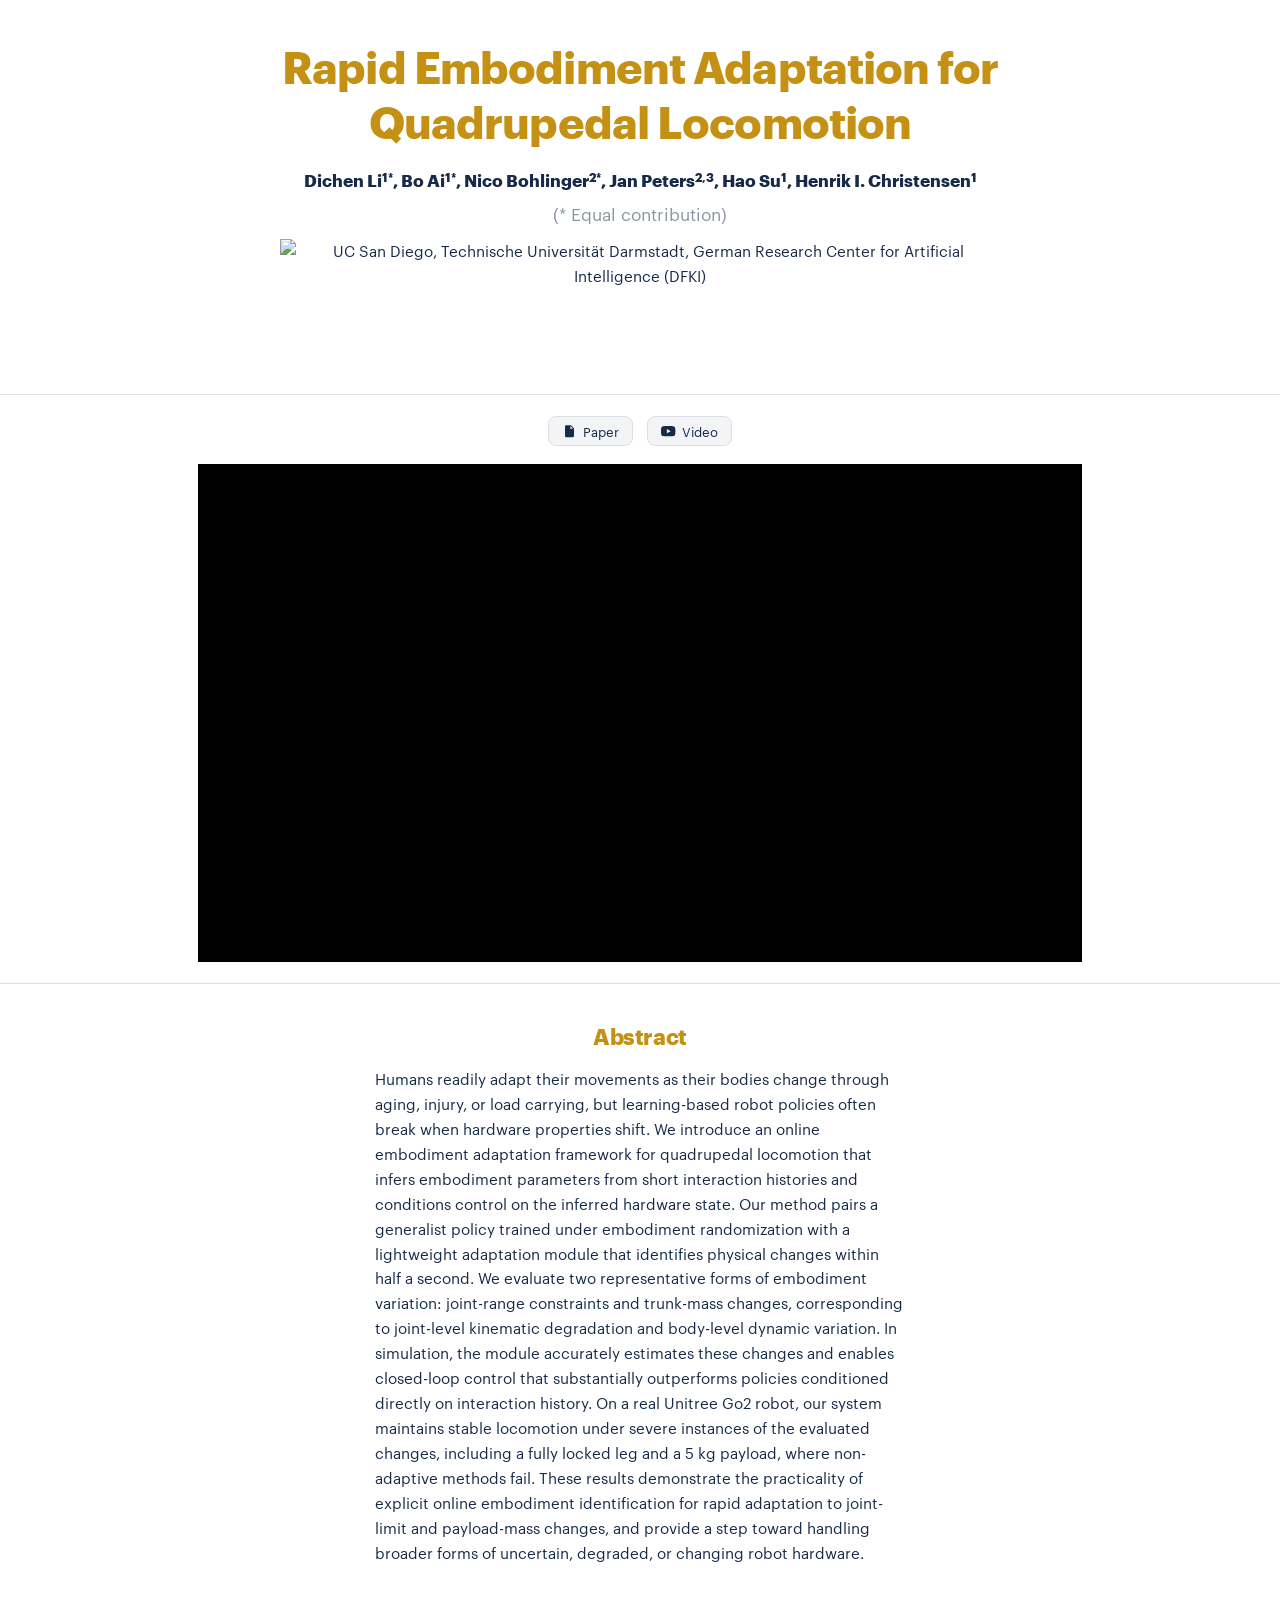
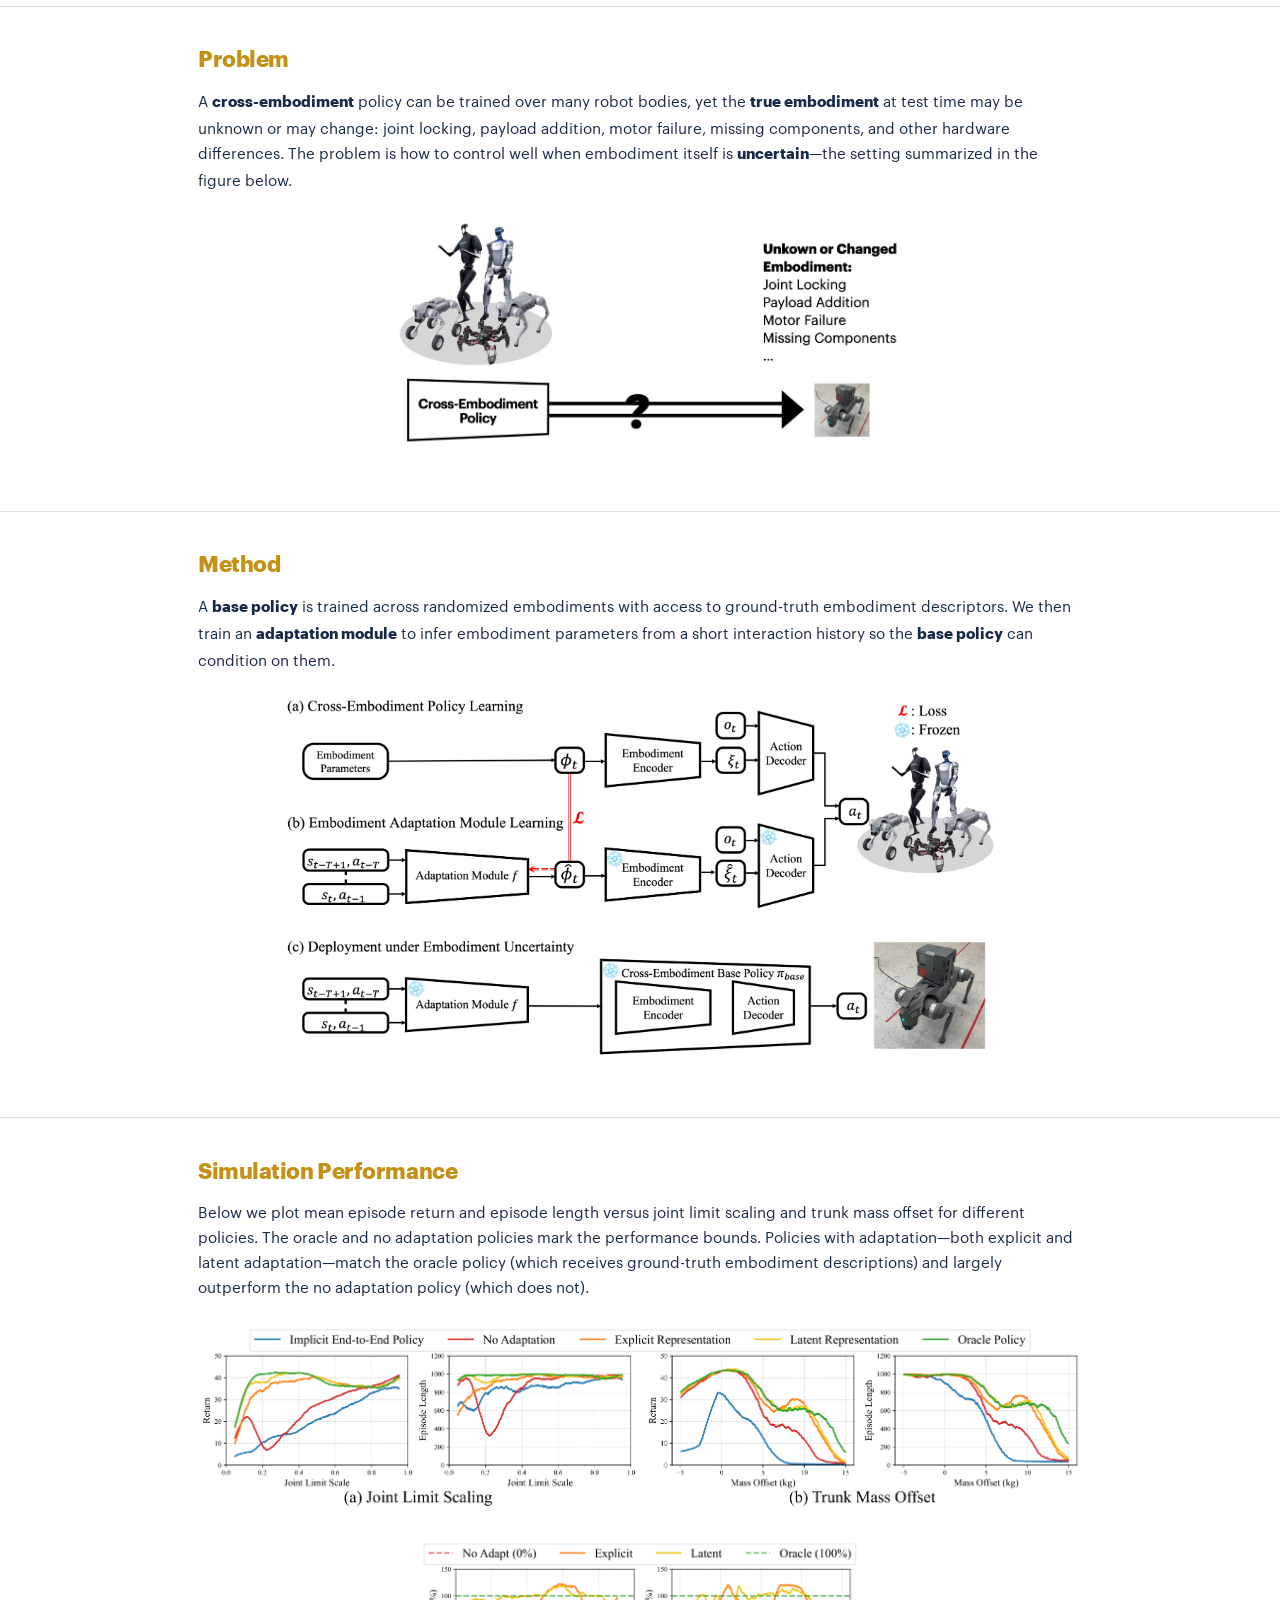
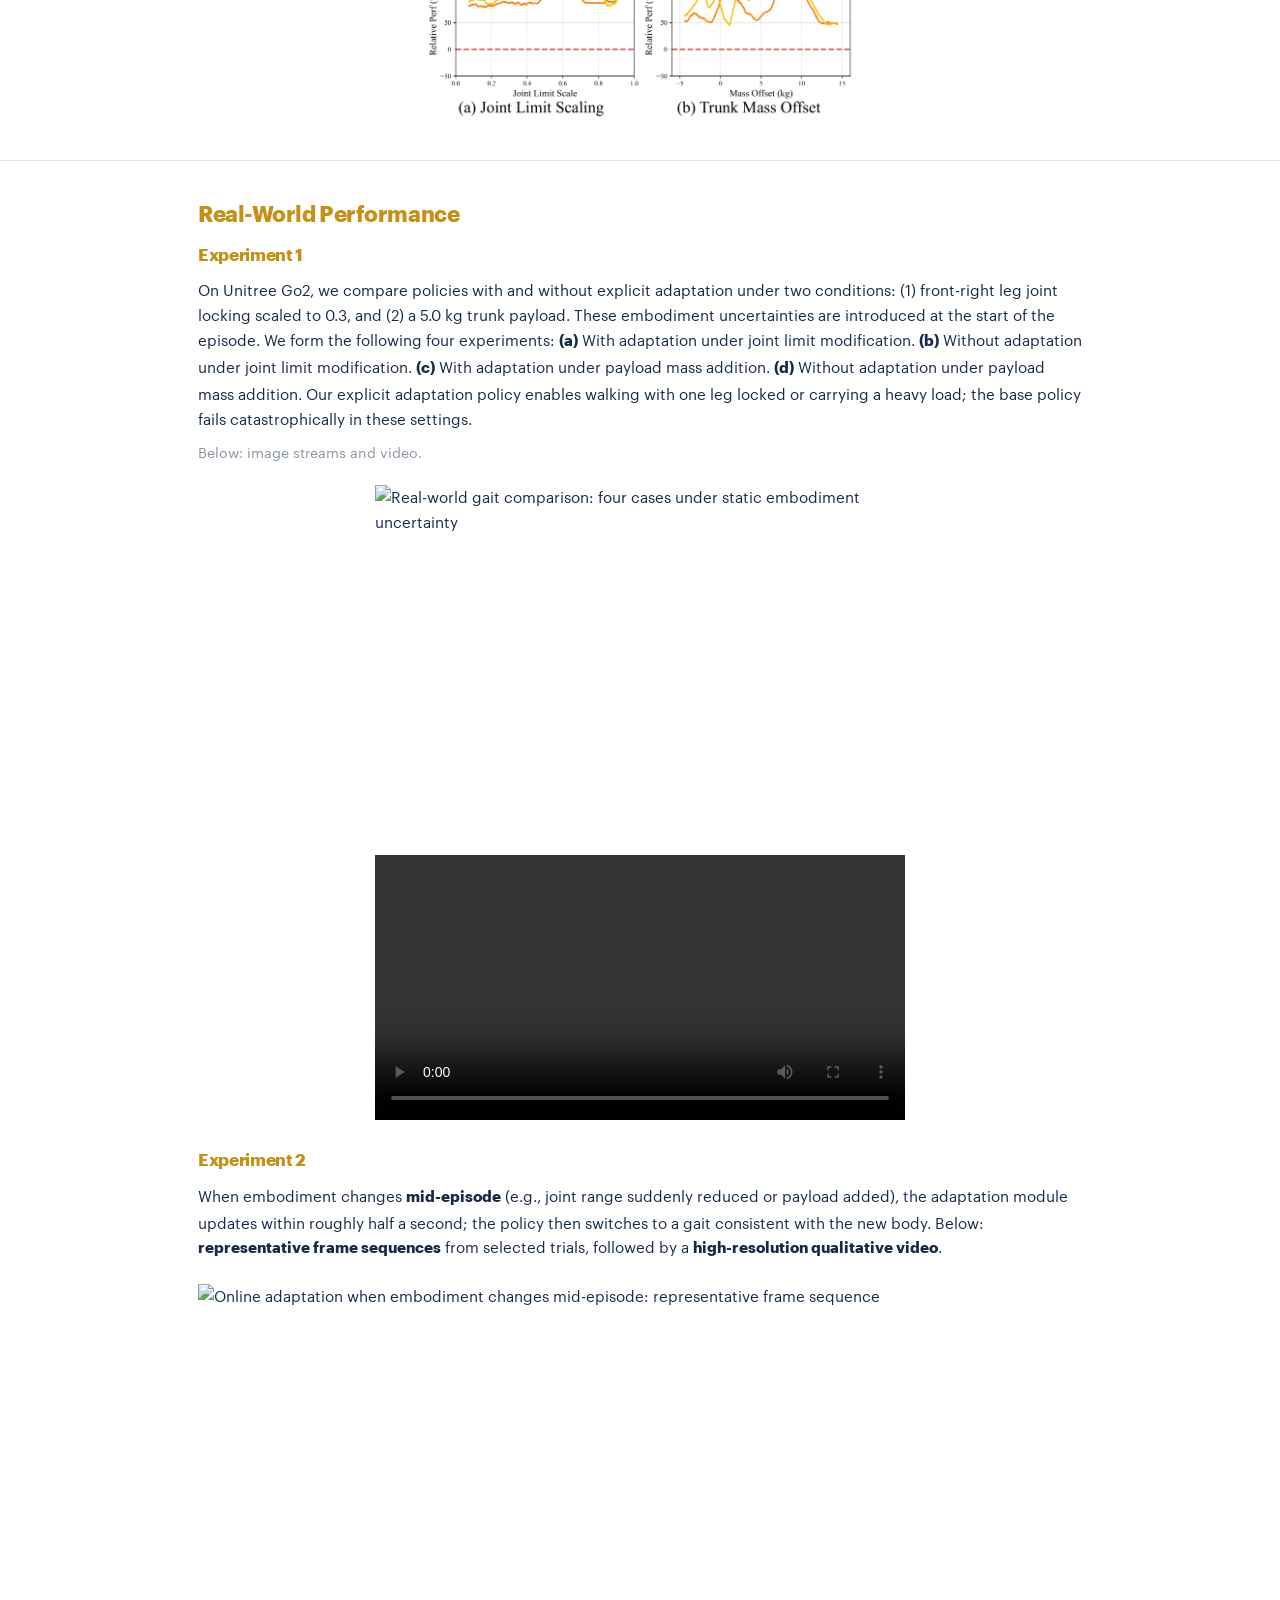
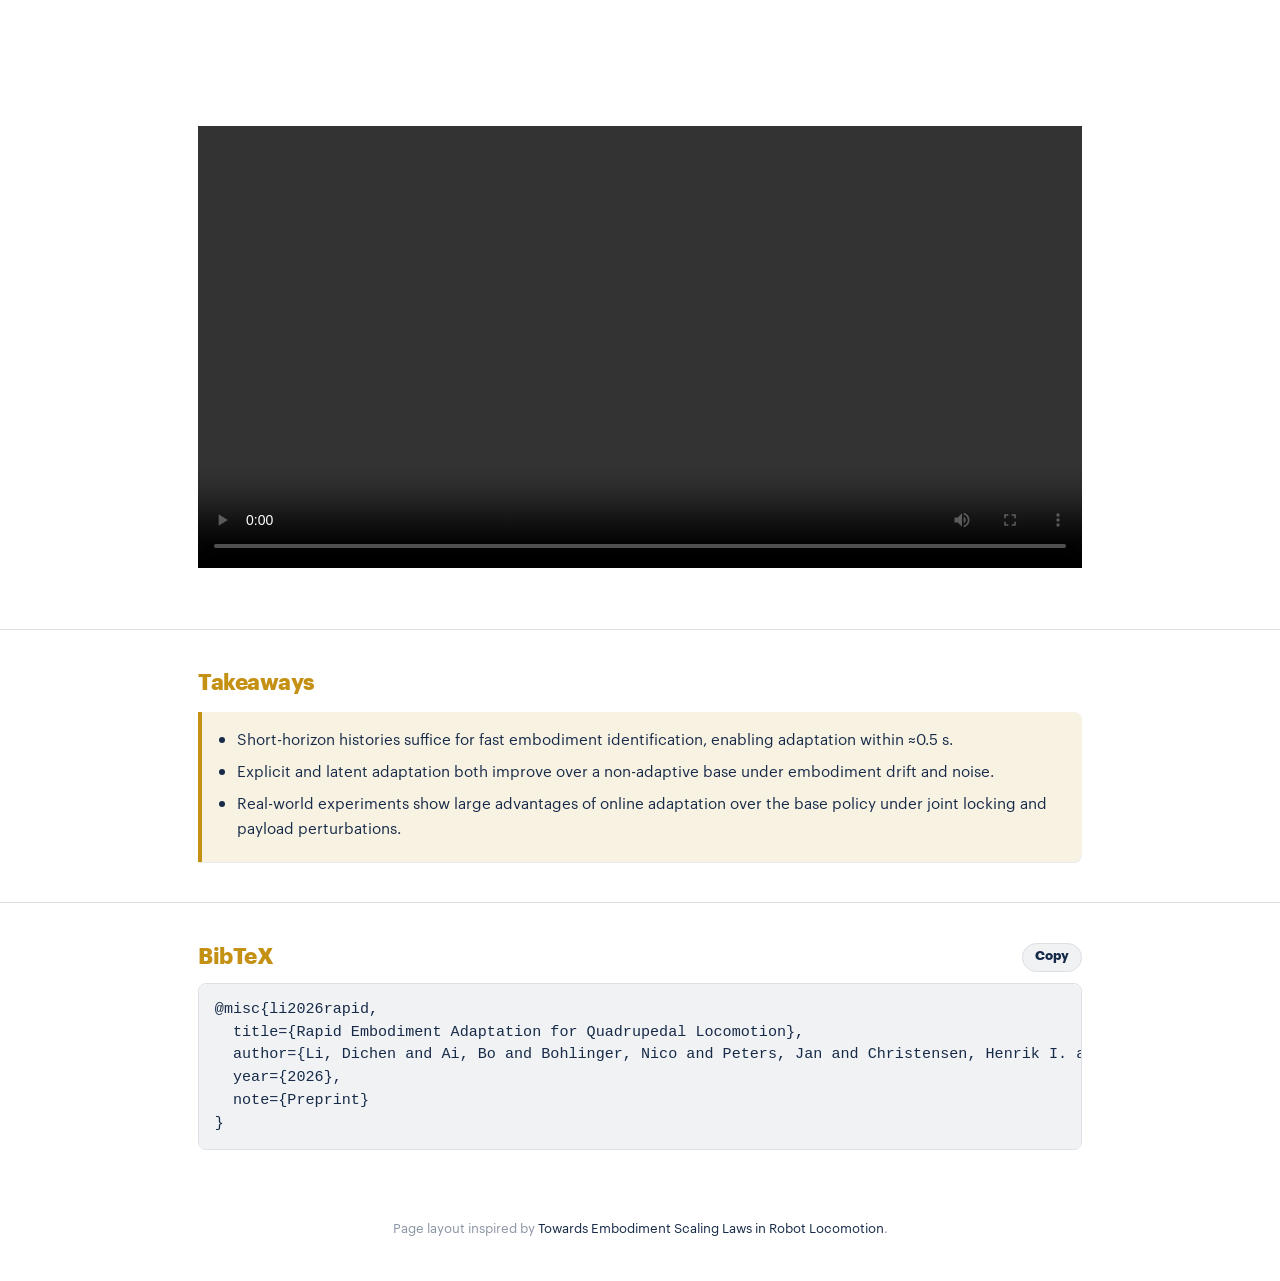
==== commit 5b8c4247: "add video" ====
--- a/index.html
+++ b/index.html
@@ -52,6 +52,53 @@
     </header>
 
     <main>
+      <section class="content" id="spotlight">
+        <div class="wrap">
+          <div class="resource-links" aria-label="Paper and video links">
+            <a
+              class="resource-link"
+              href="https://arxiv.org/abs/2608.01506"
+              target="_blank"
+              rel="noopener noreferrer"
+            >
+              <svg class="resource-icon" viewBox="0 0 24 24" aria-hidden="true" focusable="false">
+                <path
+                  fill="currentColor"
+                  d="M7 2h8l5 5v13a2 2 0 0 1-2 2H7a2 2 0 0 1-2-2V4a2 2 0 0 1 2-2zm7 1.5V8h4.5L14 3.5zM8 11h8v1.5H8V11zm0 3.5h8V16H8v-1.5zm0 3.5h5V19.5H8V18z"
+                />
+              </svg>
+              <span>Paper</span>
+            </a>
+            <a
+              class="resource-link"
+              href="https://www.youtube.com/watch?v=zaxF0UuHv0Y"
+              target="_blank"
+              rel="noopener noreferrer"
+            >
+              <svg class="resource-icon" viewBox="0 0 24 24" aria-hidden="true" focusable="false">
+                <path
+                  fill="currentColor"
+                  d="M23.5 6.2a3 3 0 0 0-2.1-2.1C19.5 3.5 12 3.5 12 3.5s-7.5 0-9.4.6A3 3 0 0 0 .5 6.2 31.5 31.5 0 0 0 0 12a31.5 31.5 0 0 0 .5 5.8 3 3 0 0 0 2.1 2.1c1.9.6 9.4.6 9.4.6s7.5 0 9.4-.6a3 3 0 0 0 2.1-2.1A31.5 31.5 0 0 0 24 12a31.5 31.5 0 0 0-.5-5.8zM9.75 15.5v-7l6.5 3.5-6.5 3.5z"
+                />
+              </svg>
+              <span>Video</span>
+            </a>
+          </div>
+          <div class="figure-block spotlight-video">
+            <div class="video-embed">
+              <iframe
+                src="https://www.youtube.com/embed/zaxF0UuHv0Y"
+                title="Spotlight video: Rapid Embodiment Adaptation for Quadrupedal Locomotion"
+                allow="accelerometer; autoplay; clipboard-write; encrypted-media; gyroscope; picture-in-picture; web-share"
+                referrerpolicy="strict-origin-when-cross-origin"
+                allowfullscreen
+                loading="lazy"
+              ></iframe>
+            </div>
+          </div>
+        </div>
+      </section>
+
       <section class="content" id="overview">
         <div class="wrap">
           <h2>Abstract</h2>
--- a/styles.css
+++ b/styles.css
@@ -413,6 +413,70 @@
   box-shadow: none;
 }
 
+/* YouTube / external embeds — 16:9 responsive */
+.video-embed {
+  position: relative;
+  width: 100%;
+  aspect-ratio: 16 / 9;
+  overflow: hidden;
+  background: #000;
+}
+
+.video-embed iframe {
+  position: absolute;
+  inset: 0;
+  width: 100%;
+  height: 100%;
+  border: 0;
+}
+
+#spotlight {
+  padding-top: 1.5rem;
+  padding-bottom: 1.5rem;
+}
+
+#spotlight .spotlight-video {
+  margin: 0;
+}
+
+.resource-links {
+  display: flex;
+  flex-wrap: wrap;
+  justify-content: center;
+  gap: 0.75rem 1rem;
+  margin: 0 0 1.25rem;
+}
+
+.resource-link {
+  display: inline-flex;
+  align-items: center;
+  gap: 0.45rem;
+  padding: 0.45rem 0.9rem;
+  border: 1px solid var(--border);
+  border-radius: var(--radius);
+  background: color-mix(in srgb, var(--ucsd-blue) 5%, #ffffff 95%);
+  color: var(--ucsd-blue);
+  font-family: var(--font-body);
+  font-size: var(--text-ui);
+  font-weight: 400;
+  line-height: 1.2;
+  text-decoration: none;
+  transition: border-color 0.15s ease, background-color 0.15s ease, color 0.15s ease;
+}
+
+.resource-link:hover {
+  border-color: color-mix(in srgb, var(--ucsd-yellow) 55%, var(--border));
+  background: color-mix(in srgb, var(--ucsd-yellow) 14%, #ffffff 86%);
+  color: var(--ucsd-blue);
+  text-decoration: none;
+}
+
+.resource-icon {
+  width: 1rem;
+  height: 1rem;
+  flex-shrink: 0;
+}
+
 .caption {
   font-size: var(--text-small);
   line-height: var(--lh-snug);
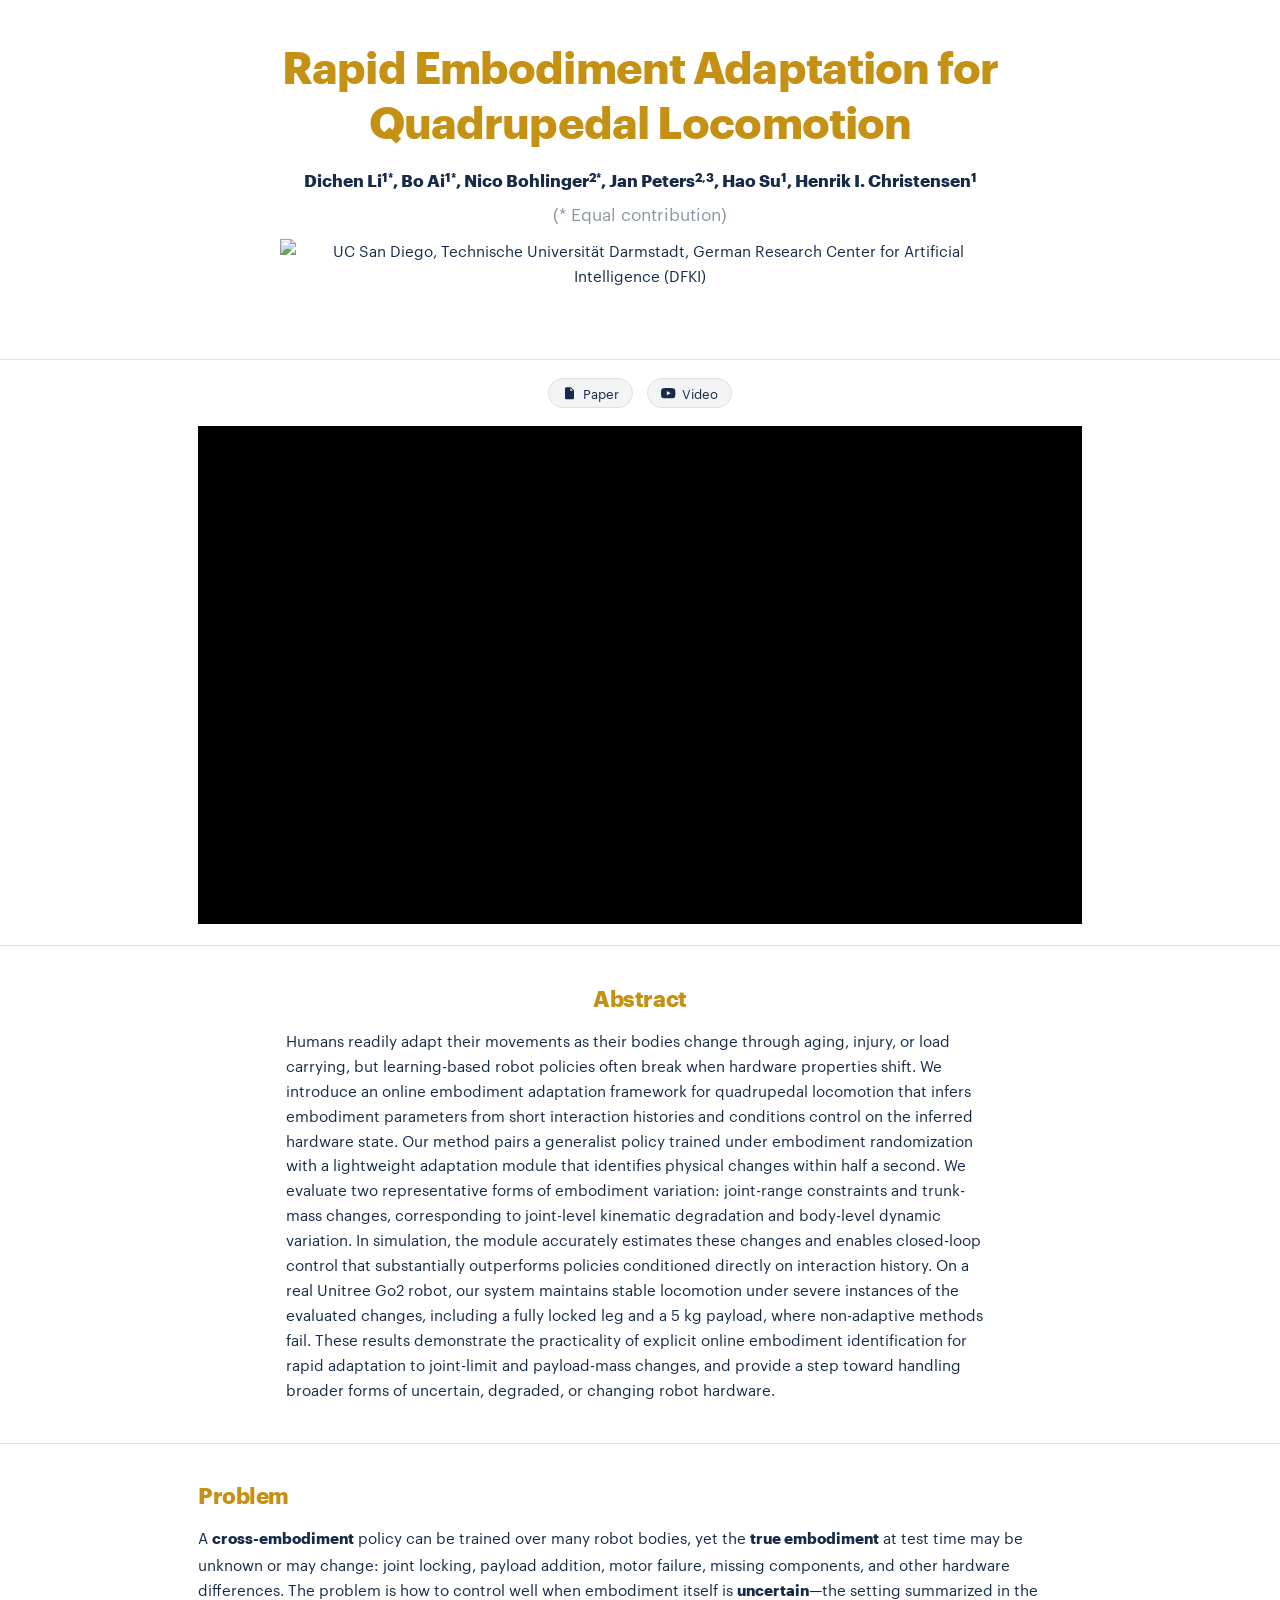
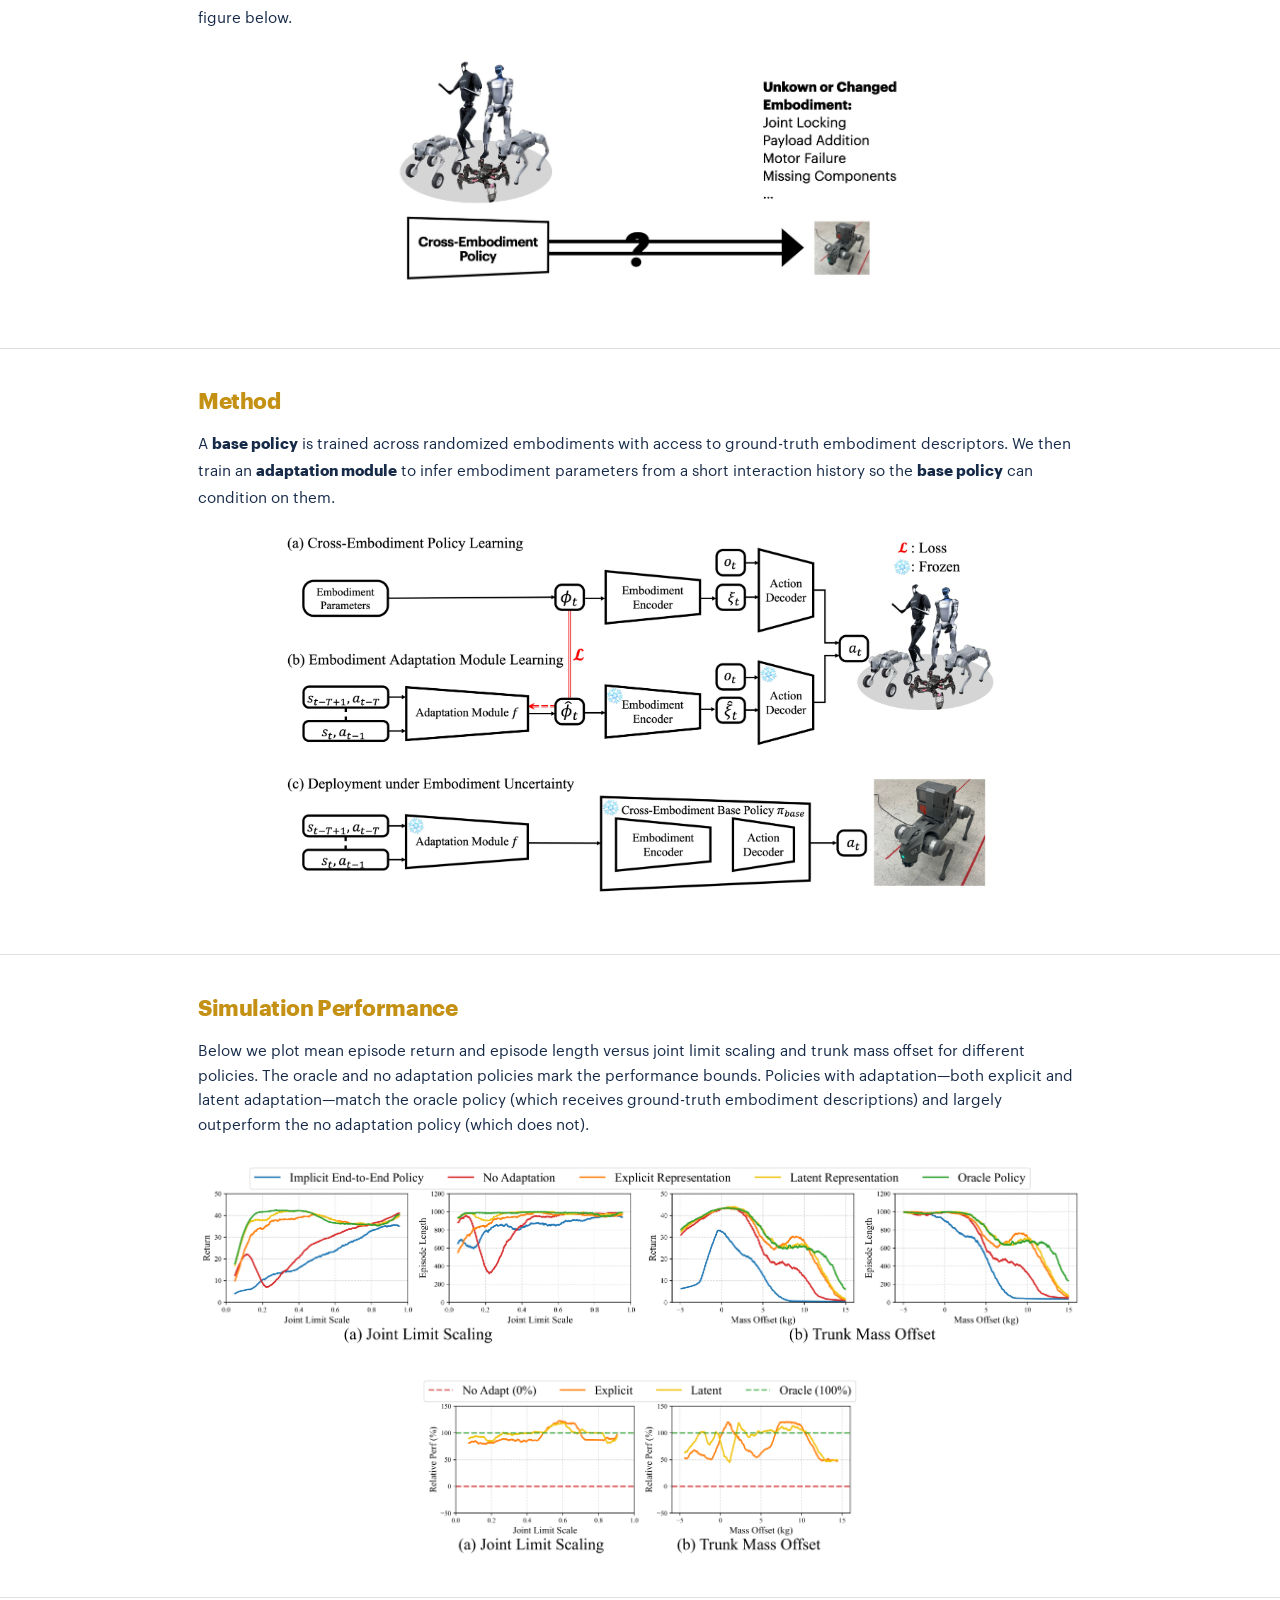
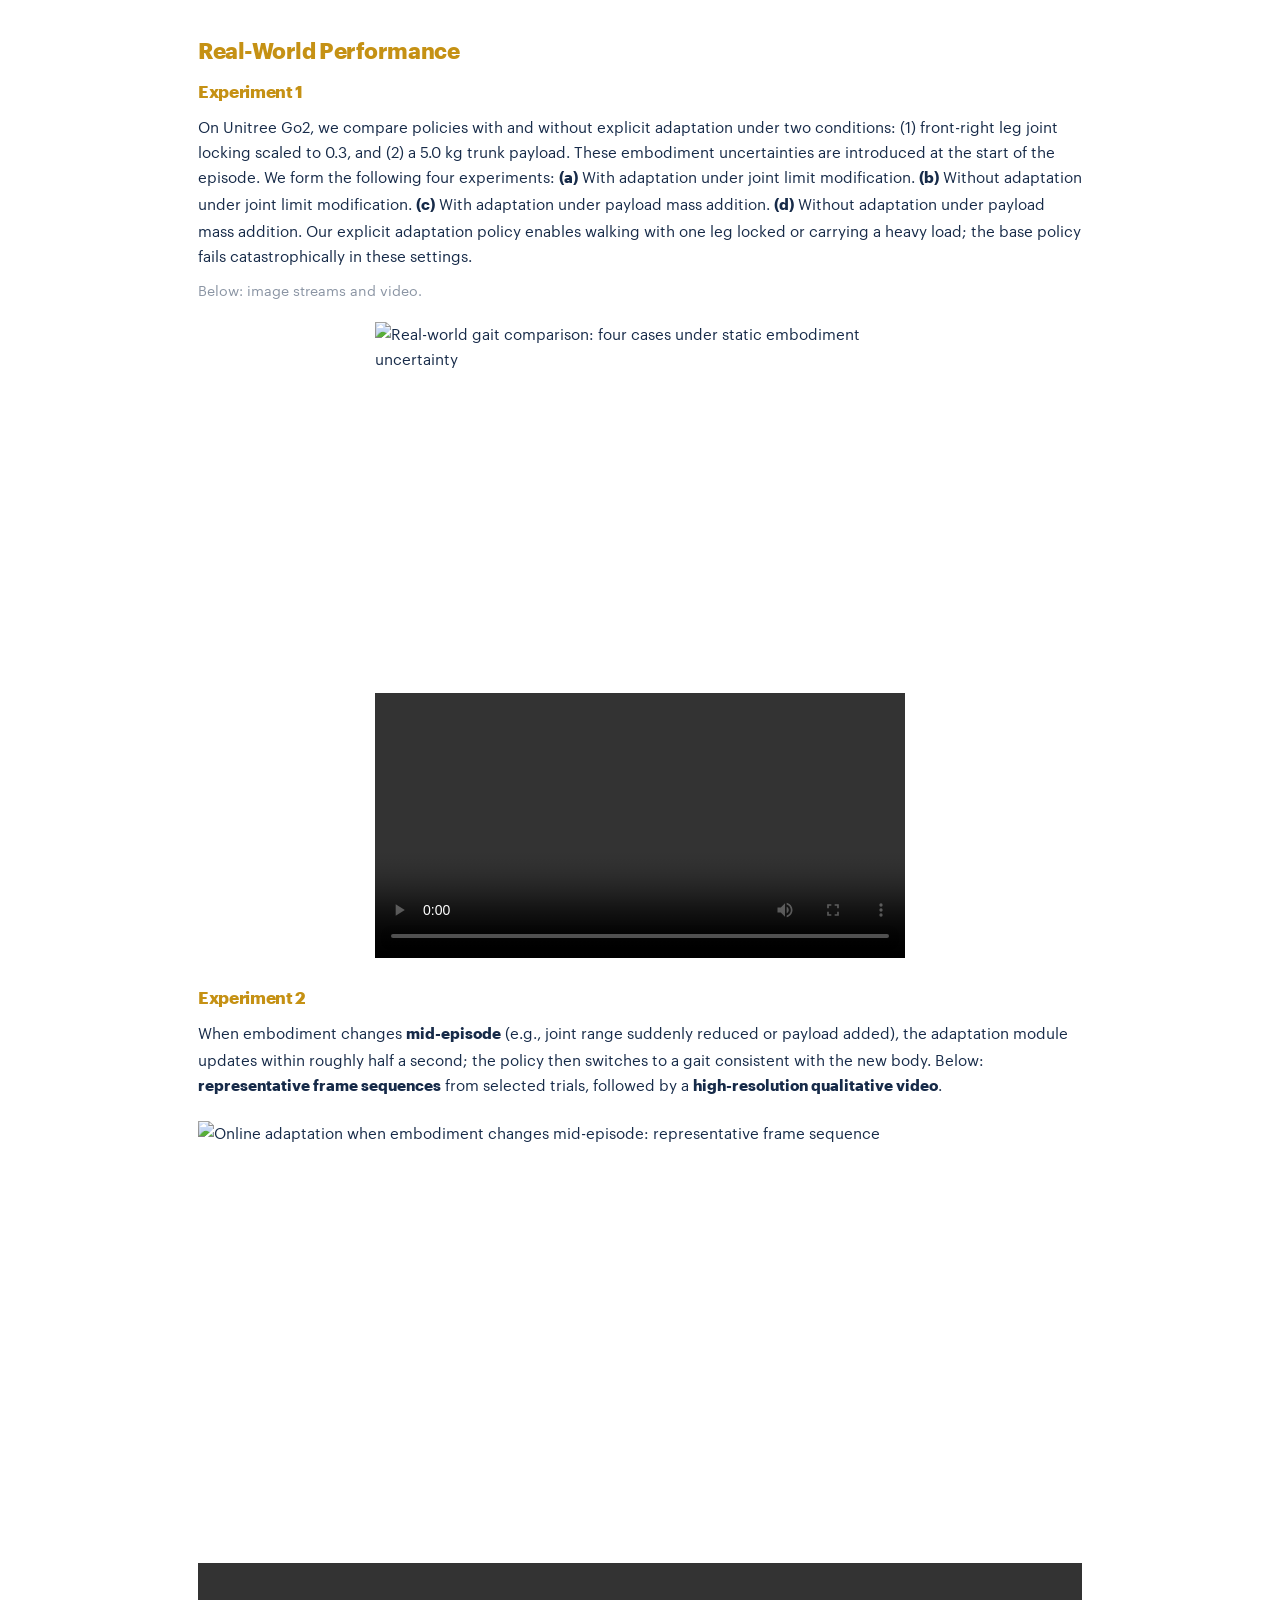
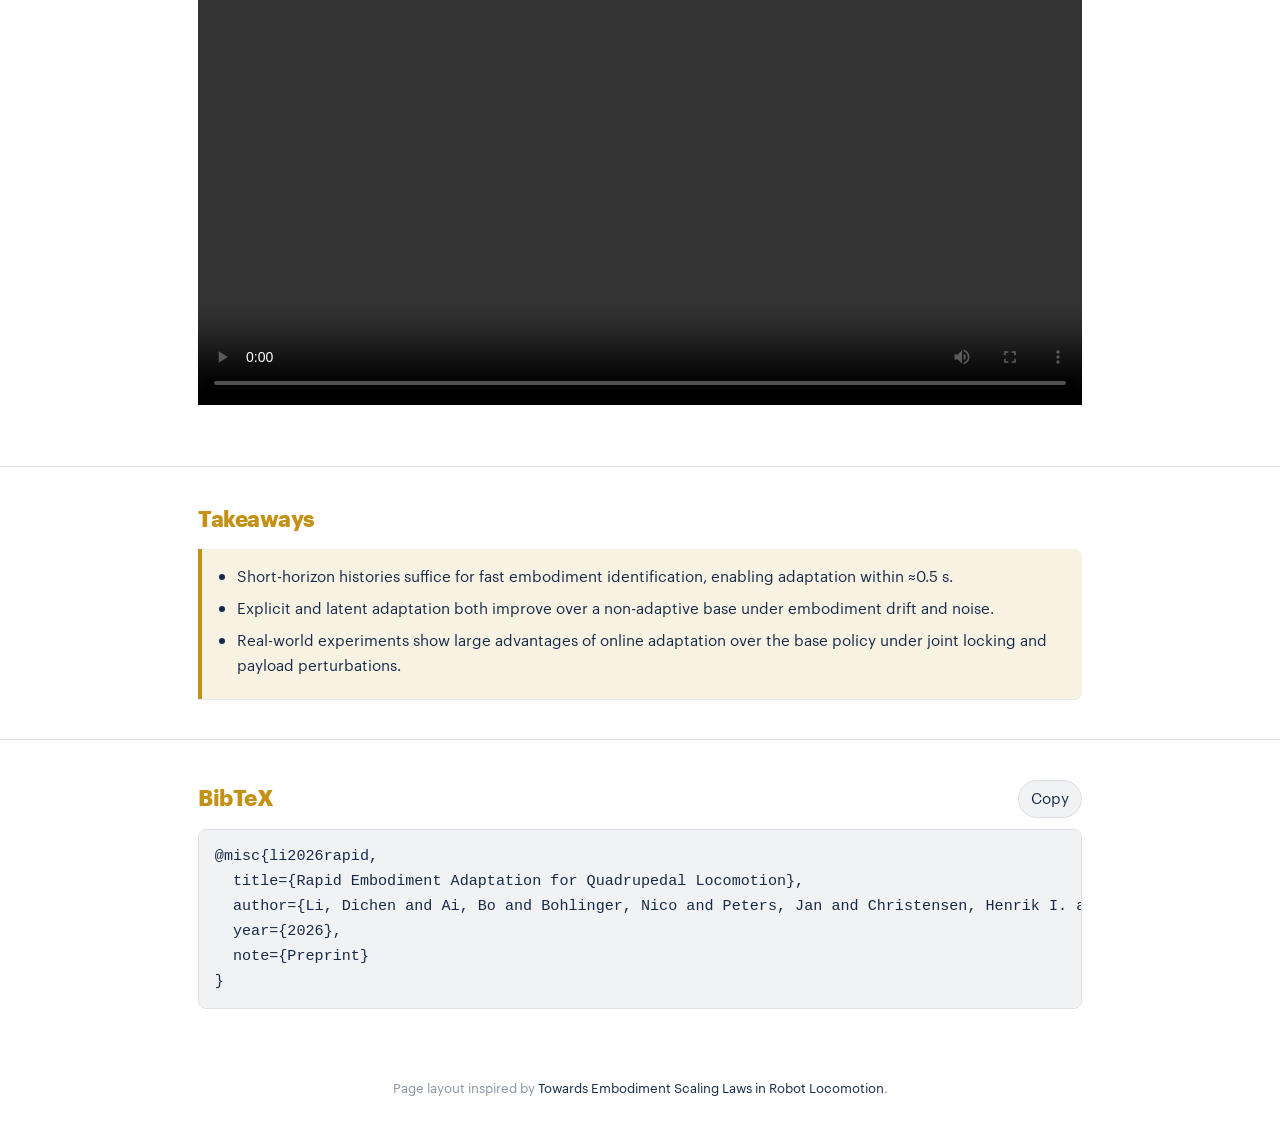
==== commit a112fb46: "refresh" ====
--- a/index.html
+++ b/index.html
@@ -12,14 +12,25 @@
       name="description"
       content="Rapid embodiment adaptation with a cross-embodiment policy and adaptation module; matches an oracle on Unitree Go2 in sim and the real world."
     />
+    <meta property="og:site_name" content="Rapid Embodiment Adaptation" />
     <meta property="og:title" content="Rapid Embodiment Adaptation for Quadrupedal Locomotion" />
     <meta
       property="og:description"
       content="Rapid embodiment adaptation: cross-embodiment policy and adaptation module. Fast inference (~0.5s), sim and real Unitree Go2."
     />
     <meta property="og:type" content="website" />
-    <!-- When publishing, set og:url and og:image to absolute URLs, e.g. https://YOUR_USER.github.io/YOUR_REPO/ -->
+    <meta property="og:url" content="https://embodiment-adaptation.github.io/" />
+    <!-- When publishing, set og:image to an absolute URL if you want a custom social preview image. -->
     <meta property="twitter:card" content="summary_large_image" />
+    <script type="application/ld+json">
+      {
+        "@context": "https://schema.org",
+        "@type": "WebSite",
+        "name": "Rapid Embodiment Adaptation",
+        "alternateName": "Rapid Embodiment Adaptation for Quadrupedal Locomotion",
+        "url": "https://embodiment-adaptation.github.io/"
+      }
+    </script>
     <!-- Optional: Adobe Fonts (Graphik). If you use a kit, remove local @font-face in styles.css when the kit loads Graphik. -->
     <!-- <link rel="stylesheet" href="https://use.typekit.net/PROJECT_ID.css" /> -->
     <link rel="stylesheet" href="styles.css?v=2" />
--- a/styles.css
+++ b/styles.css
@@ -77,6 +77,16 @@
   -moz-osx-font-smoothing: grayscale;
 }
 
+/* Keep bold the same optical size as regular text (esp. under mobile page zoom) */
+strong,
+b {
+  font-family: inherit;
+  font-size: 1em;
+  font-weight: 700;
+  line-height: inherit;
+  letter-spacing: inherit;
+}
+
 img,
 video,
 svg {
@@ -131,7 +141,7 @@
 
 /* Hero */
 .hero {
-  padding: 3rem 0 2.5rem;
+  padding: 3rem 0 1.25rem;
   text-align: center;
   background: var(--bg);
   border-bottom: 1px solid var(--border);
@@ -170,7 +180,7 @@
 }
 
 .institution-logos {
-  margin: 0 auto 1.15rem;
+  margin: 0 auto;
   max-width: min(100%, 720px);
 }
 
@@ -247,7 +257,9 @@
 .callout {
   margin: 0 0 1.25rem;
   padding: 1rem 1.15rem;
-  font-size: var(--text-body);
+  font-family: var(--font-body);
+  font-size: var(--text-body);
+  font-weight: 400;
   line-height: var(--lh-prose);
   background: var(--surface);
   border-left: 4px solid var(--ucsd-yellow);
@@ -264,10 +276,11 @@
 }
 
 .abstract {
-  width: 60%;
-  margin: 0 auto;
+  width: 80%;
+  margin: auto;
   text-align: start;
   hyphens: auto;
+  font-size: var(--text-body);
   line-height: var(--lh-prose);
 }
 
@@ -431,7 +444,7 @@
 }
 
 #spotlight {
-  padding-top: 1.5rem;
+  padding-top: 1.25rem;
   padding-bottom: 1.5rem;
 }
 
@@ -453,7 +466,7 @@
   gap: 0.45rem;
   padding: 0.45rem 0.9rem;
   border: 1px solid var(--border);
-  border-radius: var(--radius);
+  border-radius: 999px;
   background: color-mix(in srgb, var(--ucsd-blue) 5%, #ffffff 95%);
   color: var(--ucsd-blue);
   font-family: var(--font-body);
@@ -527,9 +540,9 @@
 
 .copy-bib {
   font-family: var(--font-body);
-  font-size: var(--text-ui);
-  line-height: 1.25;
-  font-weight: 600;
+  font-size: var(--text-body);
+  line-height: var(--lh-prose);
+  font-weight: 400;
   padding: 0.4rem 0.85rem;
   border: 1px solid var(--border);
   border-radius: 999px;
@@ -552,7 +565,7 @@
 pre.bib {
   font-family: ui-monospace, "SF Mono", Menlo, monospace;
   font-size: var(--text-body);
-  line-height: 1.5;
+  line-height: var(--lh-prose);
   padding: 1rem 1.1rem;
   background: color-mix(in srgb, var(--ucsd-blue) 6%, #ffffff 94%);
   color: var(--text);
